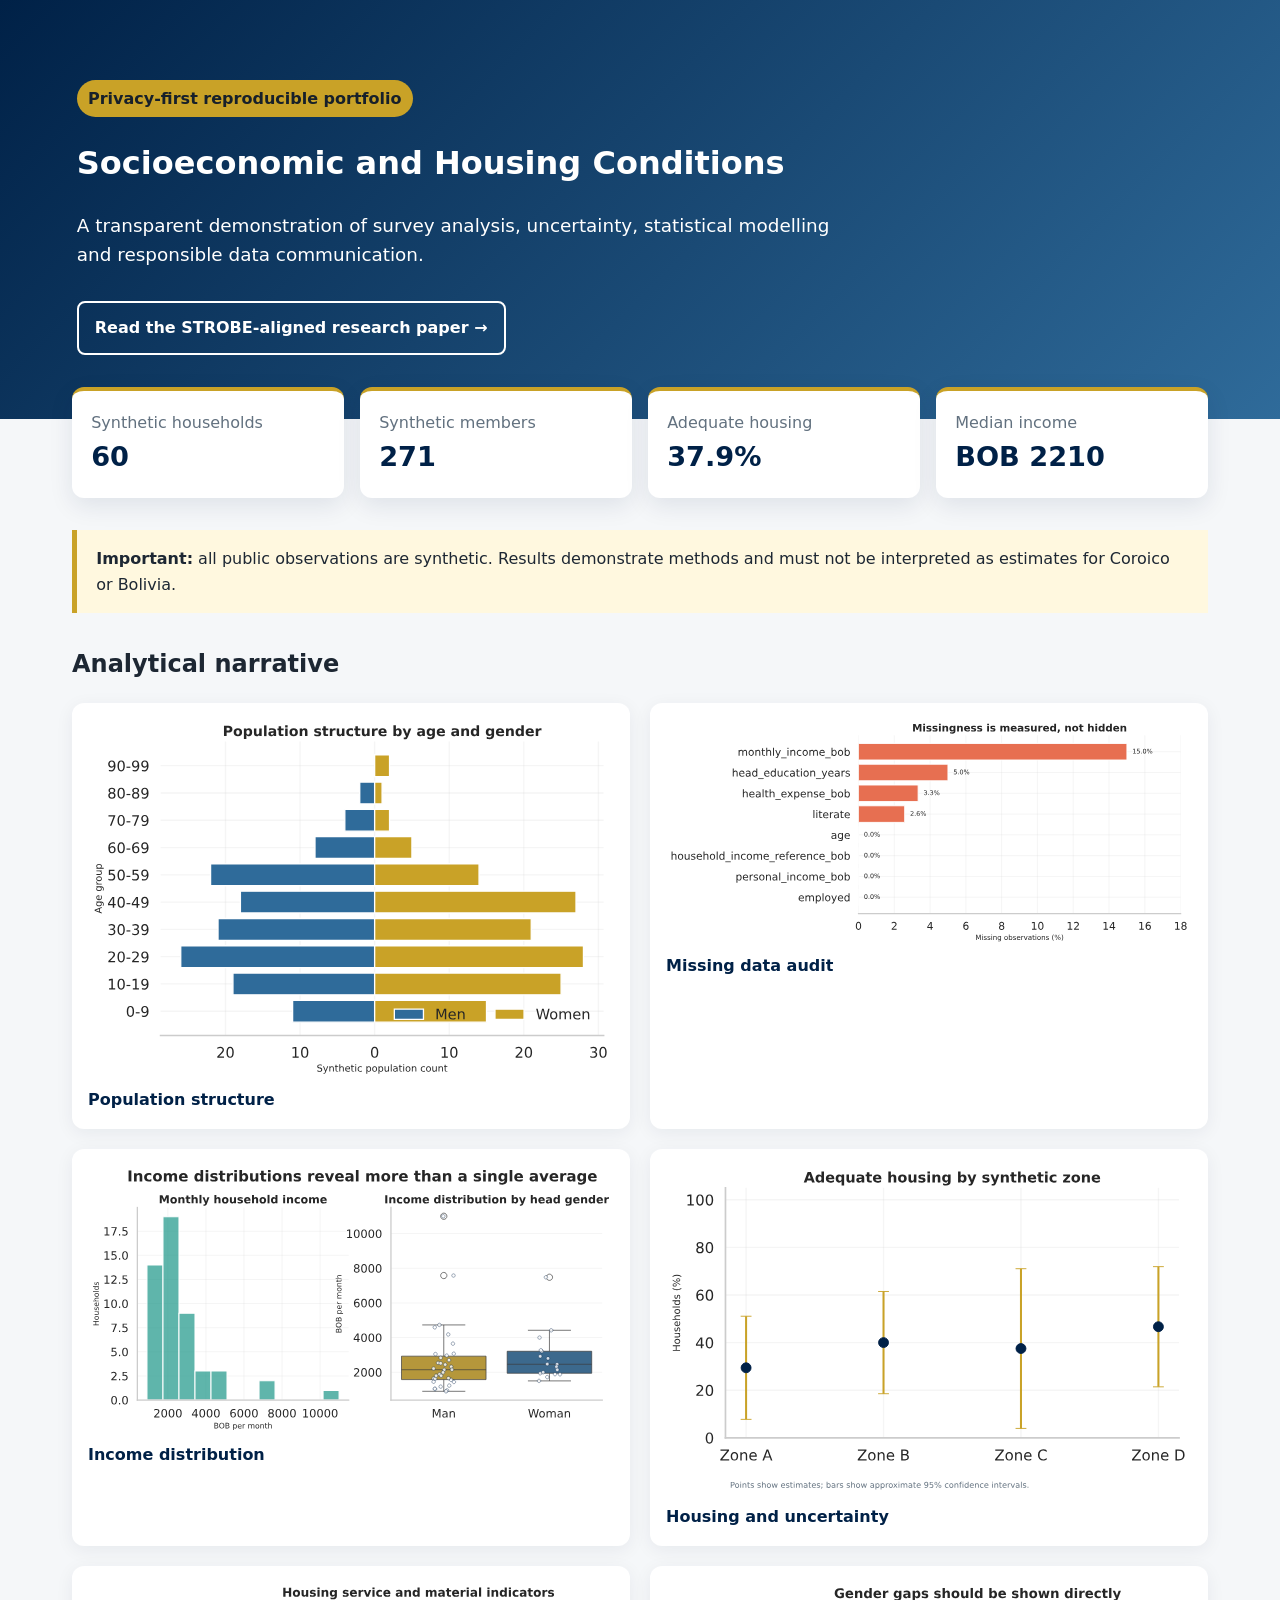
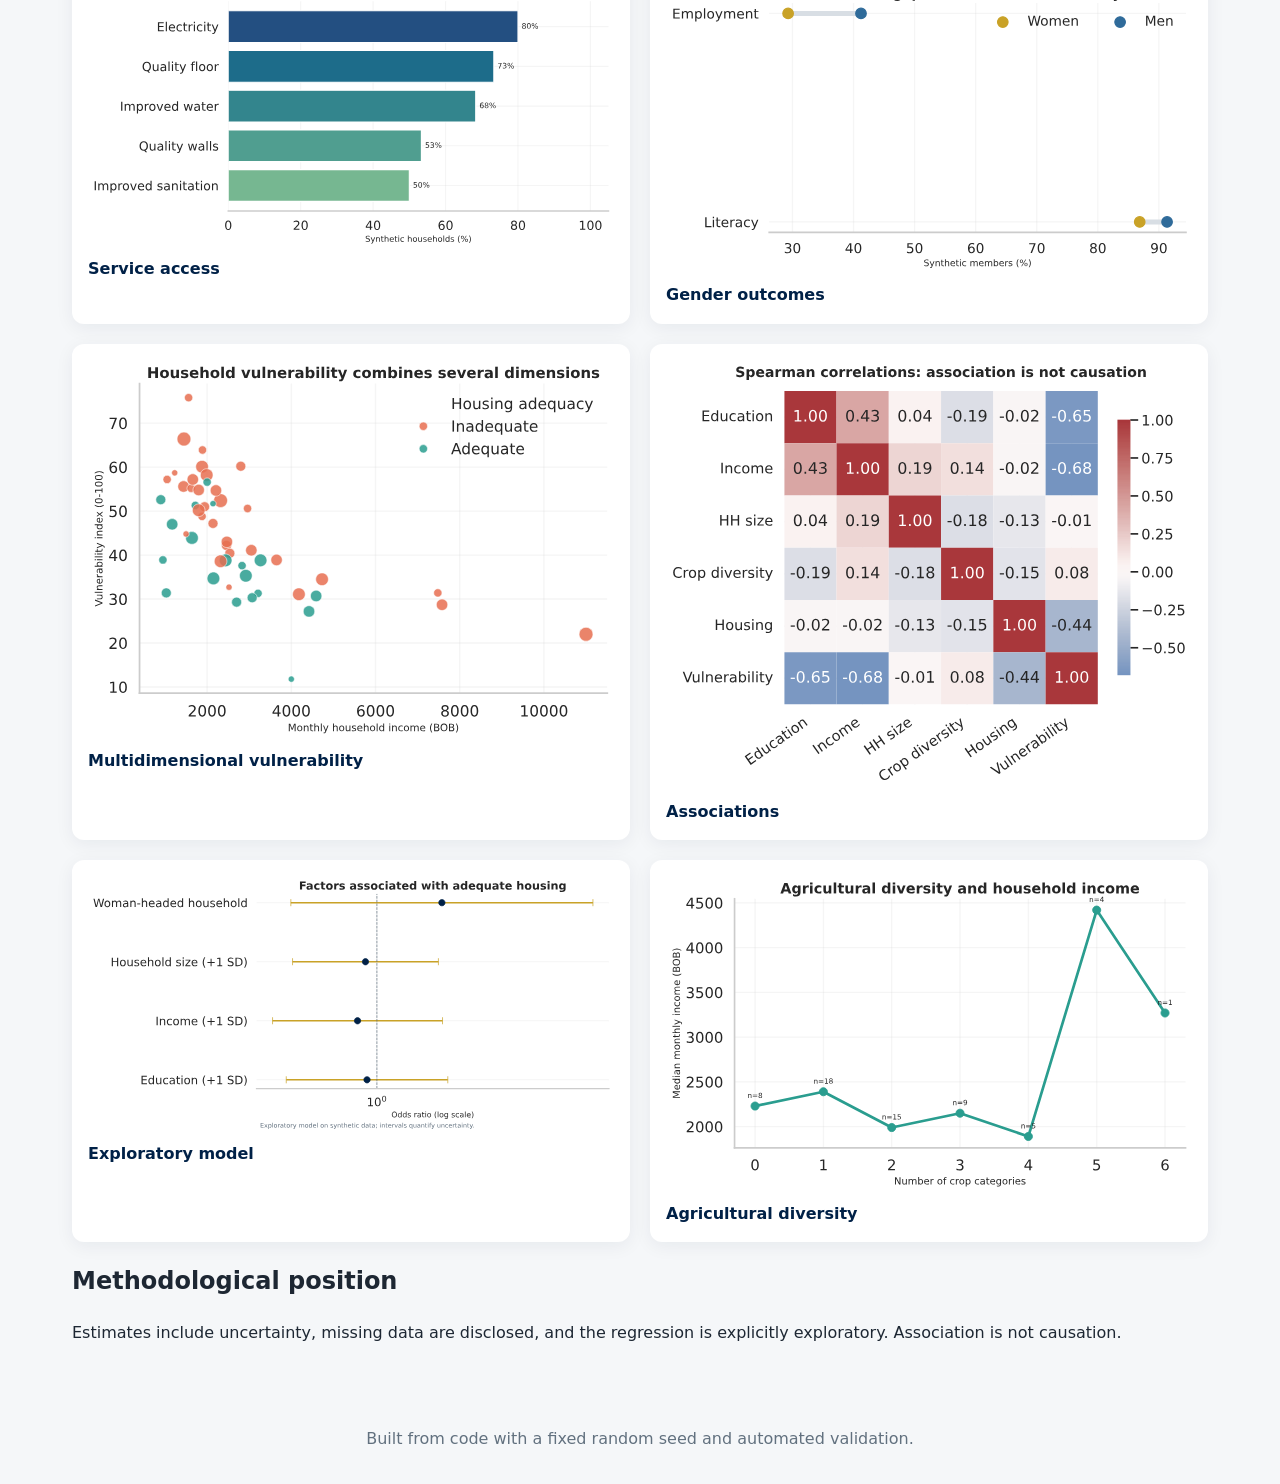
==== docs/index.html @ 82497c30 "replace sensitive archive with reproducible portfolio" ====
<!doctype html>
<html lang="en"><head><meta charset="utf-8"><meta name="viewport" content="width=device-width,initial-scale=1">
<title>Rural Bolivia Household Survey Portfolio</title>
<style>
:root{--navy:#002147;--blue:#2f6b9a;--gold:#c9a227;--ink:#1d2733;--paper:#f5f7f9}
*{box-sizing:border-box} body{margin:0;font:16px/1.6 system-ui,sans-serif;color:var(--ink);background:var(--paper)}
header{background:linear-gradient(135deg,var(--navy),var(--blue));color:white;padding:5rem max(6vw,2rem) 4rem}
header p{max-width:760px;font-size:1.15rem} .badge{display:inline-block;background:var(--gold);color:#17202a;padding:.35rem .7rem;border-radius:999px;font-weight:700}
.paper-link{display:inline-block;margin-top:.8rem;padding:.75rem 1rem;border:2px solid white;border-radius:8px;color:white;text-decoration:none;font-weight:700}
main{max-width:1200px;margin:auto;padding:2rem} .cards{display:grid;grid-template-columns:repeat(auto-fit,minmax(190px,1fr));gap:1rem;margin-top:-4rem}
.card{background:white;padding:1.2rem;border-radius:12px;box-shadow:0 8px 24px #00214718;border-top:4px solid var(--gold)}
.card span{display:block;color:#62717f} .card strong{font-size:1.7rem;color:var(--navy)}
.notice{margin:2rem 0;padding:1rem 1.2rem;background:#fff8df;border-left:5px solid var(--gold)}
.gallery{display:grid;grid-template-columns:repeat(auto-fit,minmax(420px,1fr));gap:1.25rem}
figure{margin:0;background:white;padding:1rem;border-radius:12px;box-shadow:0 4px 18px #00214710} img{width:100%;height:auto} figcaption{font-weight:700;color:var(--navy)}
footer{padding:2rem;text-align:center;color:#62717f} @media(max-width:600px){.gallery{grid-template-columns:1fr} header{padding-top:3rem}}
</style></head><body>
<header><span class="badge">Privacy-first reproducible portfolio</span><h1>Socioeconomic and Housing Conditions</h1>
<p>A transparent demonstration of survey analysis, uncertainty, statistical modelling and responsible data communication.</p>
<a class="paper-link" href="research-paper.html">Read the STROBE-aligned research paper →</a></header>
<main><section class="cards"><article class="card"><span>Synthetic households</span><strong>60</strong></article><article class="card"><span>Synthetic members</span><strong>271</strong></article><article class="card"><span>Adequate housing</span><strong>37.9%</strong></article><article class="card"><span>Median income</span><strong>BOB 2210</strong></article></section>
<aside class="notice"><strong>Important:</strong> all public observations are synthetic. Results demonstrate methods and must not be interpreted as estimates for Coroico or Bolivia.</aside>
<h2>Analytical narrative</h2><section class="gallery"><figure><img src="figures/01_population_pyramid.svg" alt="Population structure"><figcaption>Population structure</figcaption></figure><figure><img src="figures/02_missingness.svg" alt="Missing data audit"><figcaption>Missing data audit</figcaption></figure><figure><img src="figures/03_income_distribution.svg" alt="Income distribution"><figcaption>Income distribution</figcaption></figure><figure><img src="figures/04_housing_by_zone.svg" alt="Housing and uncertainty"><figcaption>Housing and uncertainty</figcaption></figure><figure><img src="figures/05_service_access.svg" alt="Service access"><figcaption>Service access</figcaption></figure><figure><img src="figures/06_gender_outcomes.svg" alt="Gender outcomes"><figcaption>Gender outcomes</figcaption></figure><figure><img src="figures/07_vulnerability_income.svg" alt="Multidimensional vulnerability"><figcaption>Multidimensional vulnerability</figcaption></figure><figure><img src="figures/08_correlation_heatmap.svg" alt="Associations"><figcaption>Associations</figcaption></figure><figure><img src="figures/09_model_coefficients.svg" alt="Exploratory model"><figcaption>Exploratory model</figcaption></figure><figure><img src="figures/10_agriculture_diversity.svg" alt="Agricultural diversity"><figcaption>Agricultural diversity</figcaption></figure></section>
<h2>Methodological position</h2><p>Estimates include uncertainty, missing data are disclosed, and the regression is explicitly exploratory. Association is not causation.</p></main>
<footer>Built from code with a fixed random seed and automated validation.</footer></body></html>
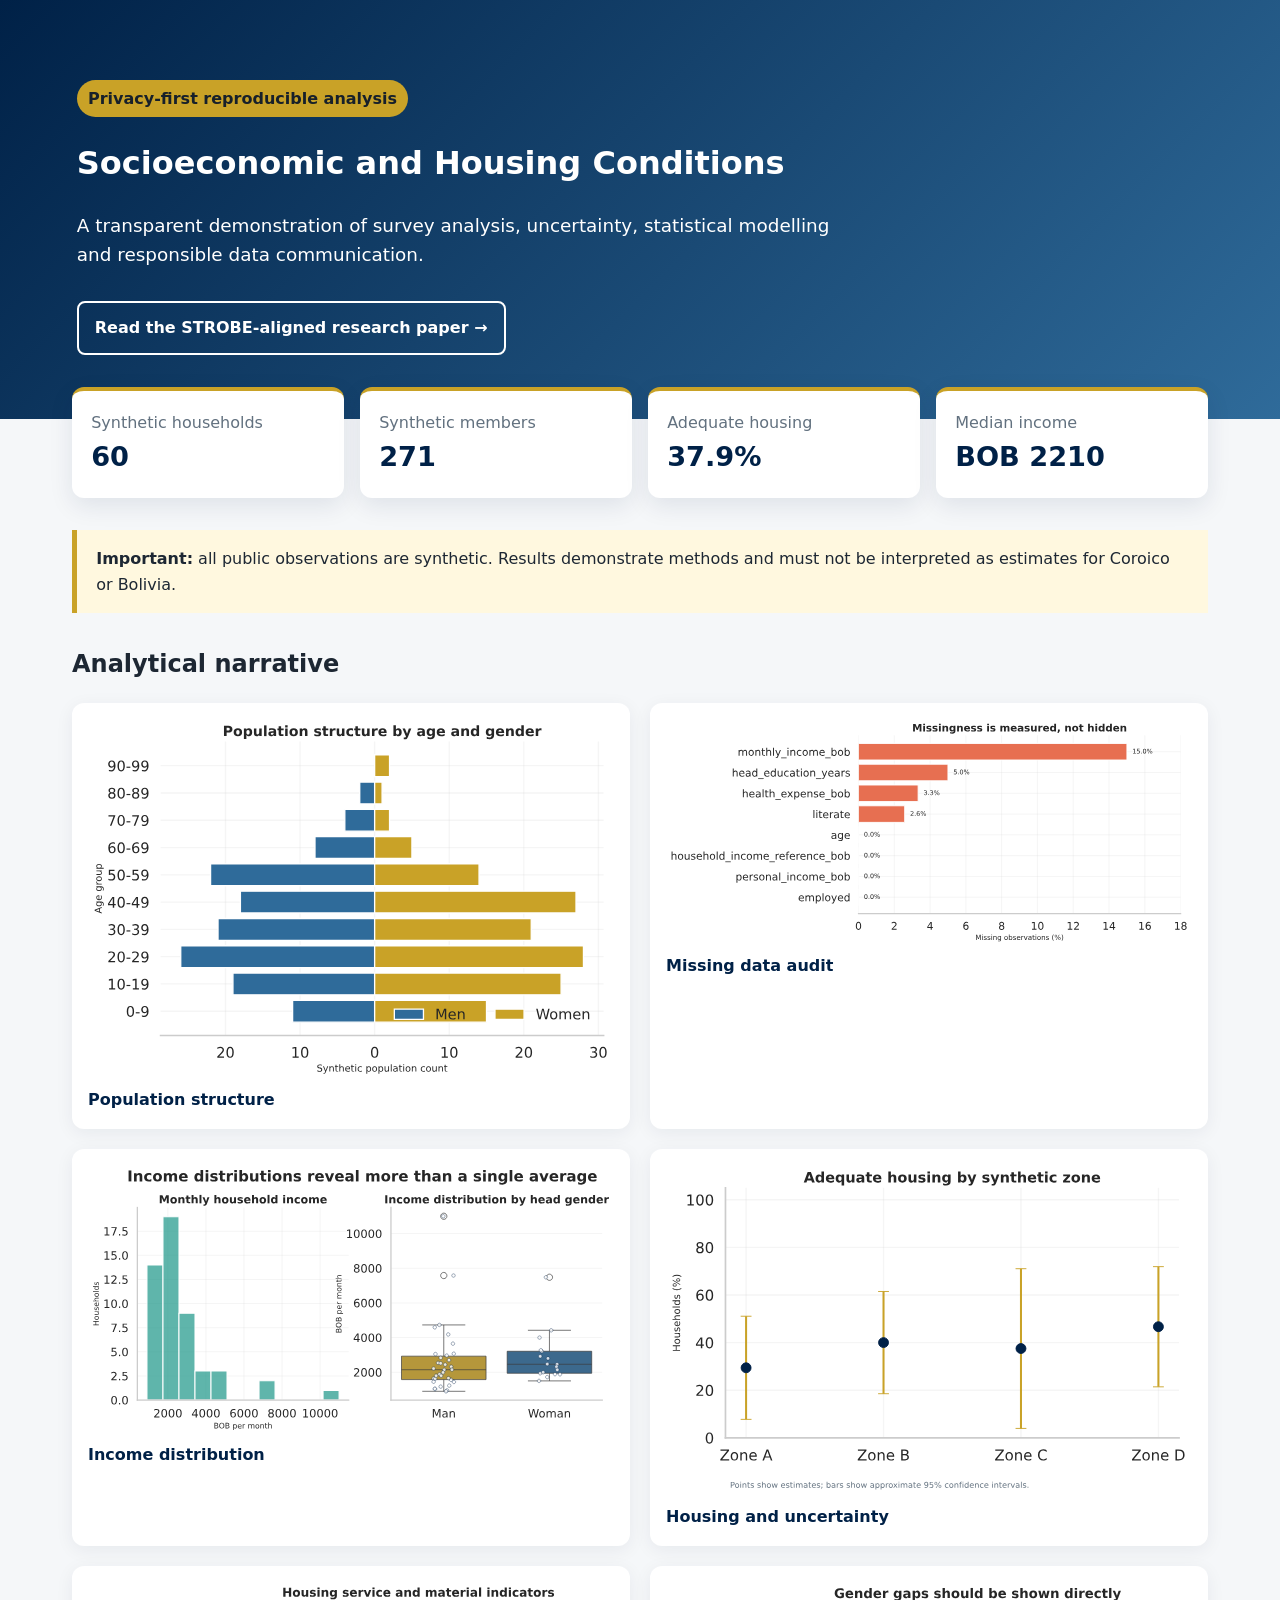
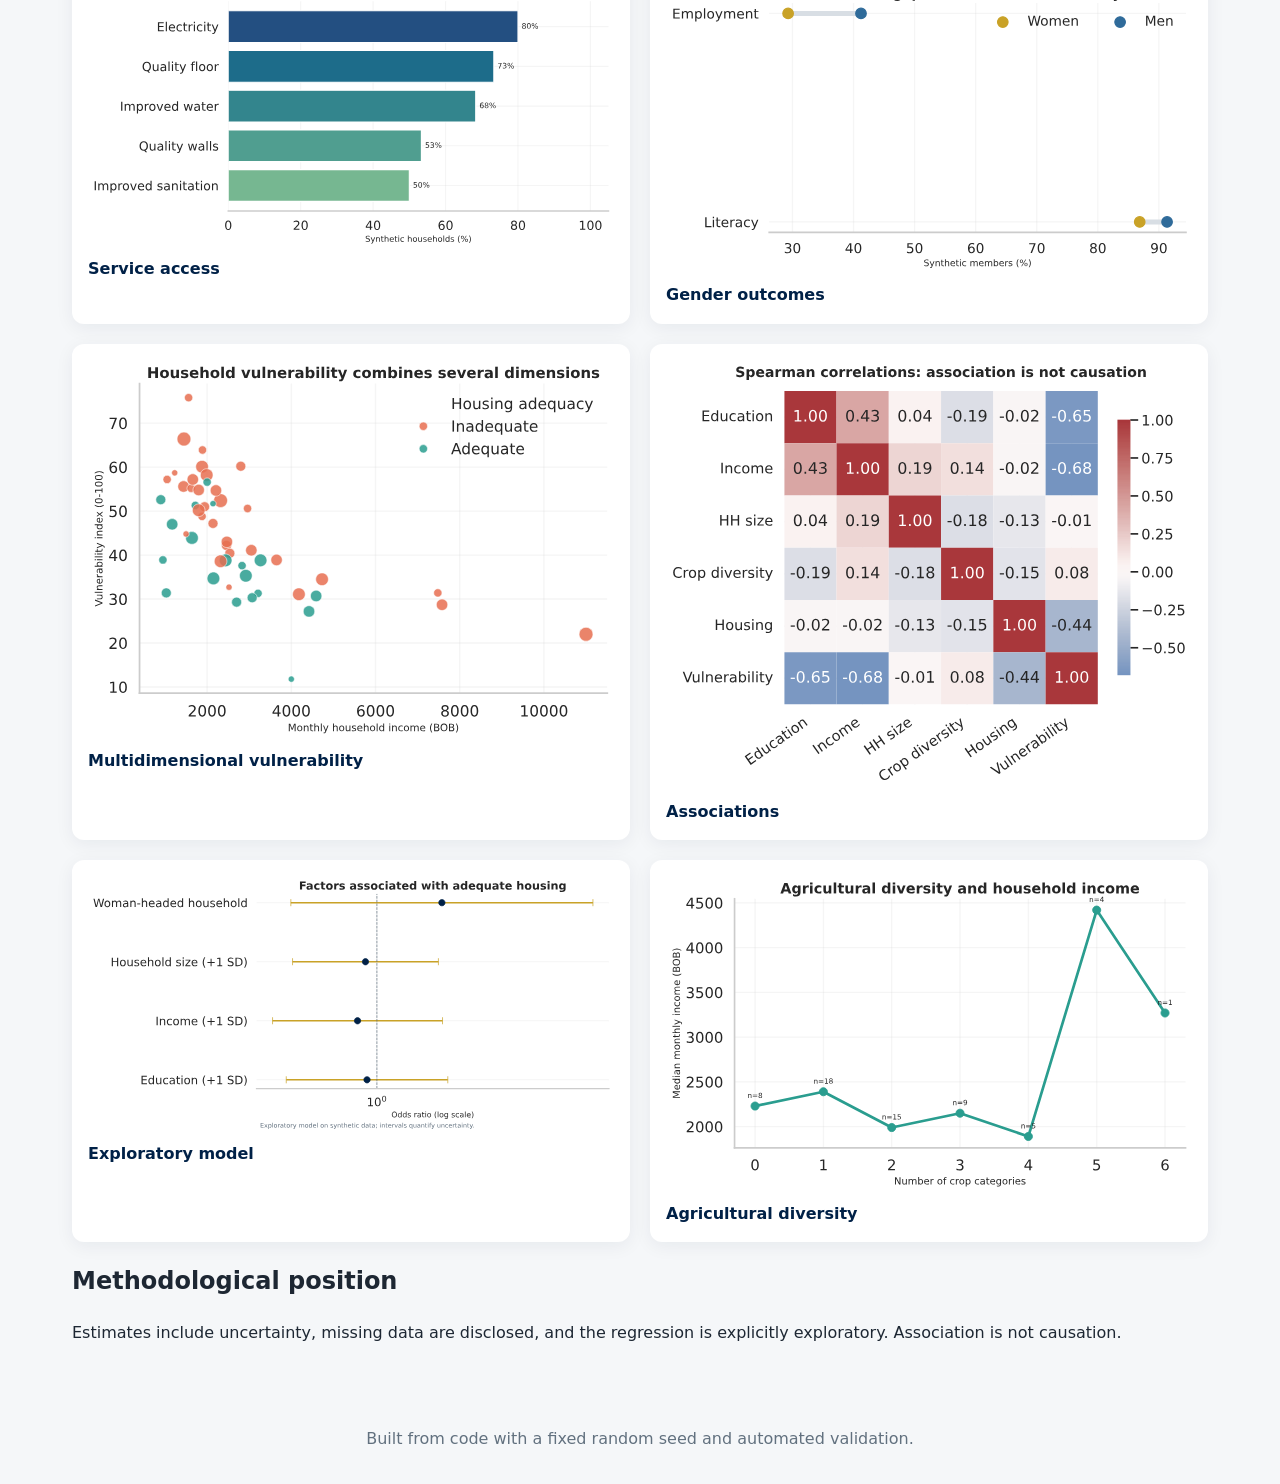
==== commit 3397d13d: "focus public narrative on the research project" ====
--- a/docs/index.html
+++ b/docs/index.html
@@ -1,6 +1,6 @@
 <!doctype html>
 <html lang="en"><head><meta charset="utf-8"><meta name="viewport" content="width=device-width,initial-scale=1">
-<title>Rural Bolivia Household Survey Portfolio</title>
+<title>Rural Bolivia Household Survey Analysis</title>
 <style>
 :root{--navy:#002147;--blue:#2f6b9a;--gold:#c9a227;--ink:#1d2733;--paper:#f5f7f9}
 *{box-sizing:border-box} body{margin:0;font:16px/1.6 system-ui,sans-serif;color:var(--ink);background:var(--paper)}
@@ -15,7 +15,7 @@
 figure{margin:0;background:white;padding:1rem;border-radius:12px;box-shadow:0 4px 18px #00214710} img{width:100%;height:auto} figcaption{font-weight:700;color:var(--navy)}
 footer{padding:2rem;text-align:center;color:#62717f} @media(max-width:600px){.gallery{grid-template-columns:1fr} header{padding-top:3rem}}
 </style></head><body>
-<header><span class="badge">Privacy-first reproducible portfolio</span><h1>Socioeconomic and Housing Conditions</h1>
+<header><span class="badge">Privacy-first reproducible analysis</span><h1>Socioeconomic and Housing Conditions</h1>
 <p>A transparent demonstration of survey analysis, uncertainty, statistical modelling and responsible data communication.</p>
 <a class="paper-link" href="research-paper.html">Read the STROBE-aligned research paper →</a></header>
 <main><section class="cards"><article class="card"><span>Synthetic households</span><strong>60</strong></article><article class="card"><span>Synthetic members</span><strong>271</strong></article><article class="card"><span>Adequate housing</span><strong>37.9%</strong></article><article class="card"><span>Median income</span><strong>BOB 2210</strong></article></section>
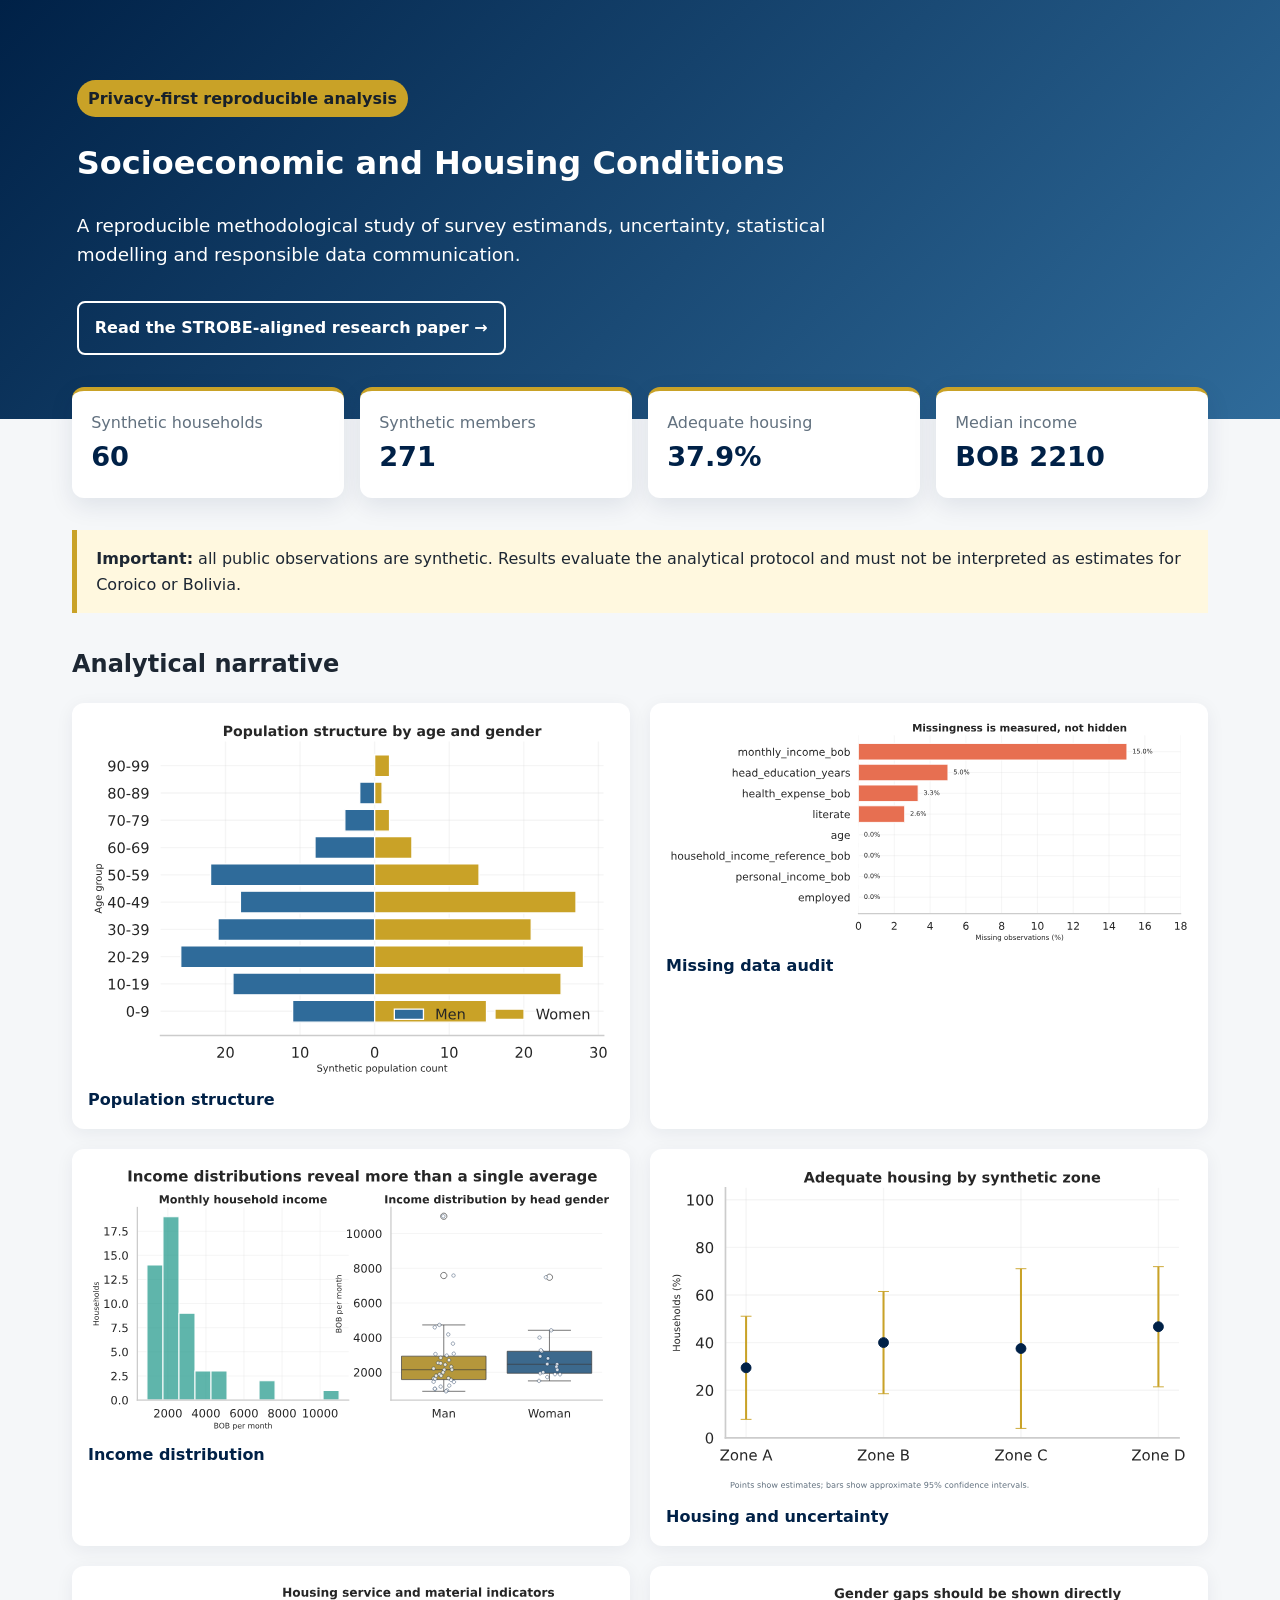
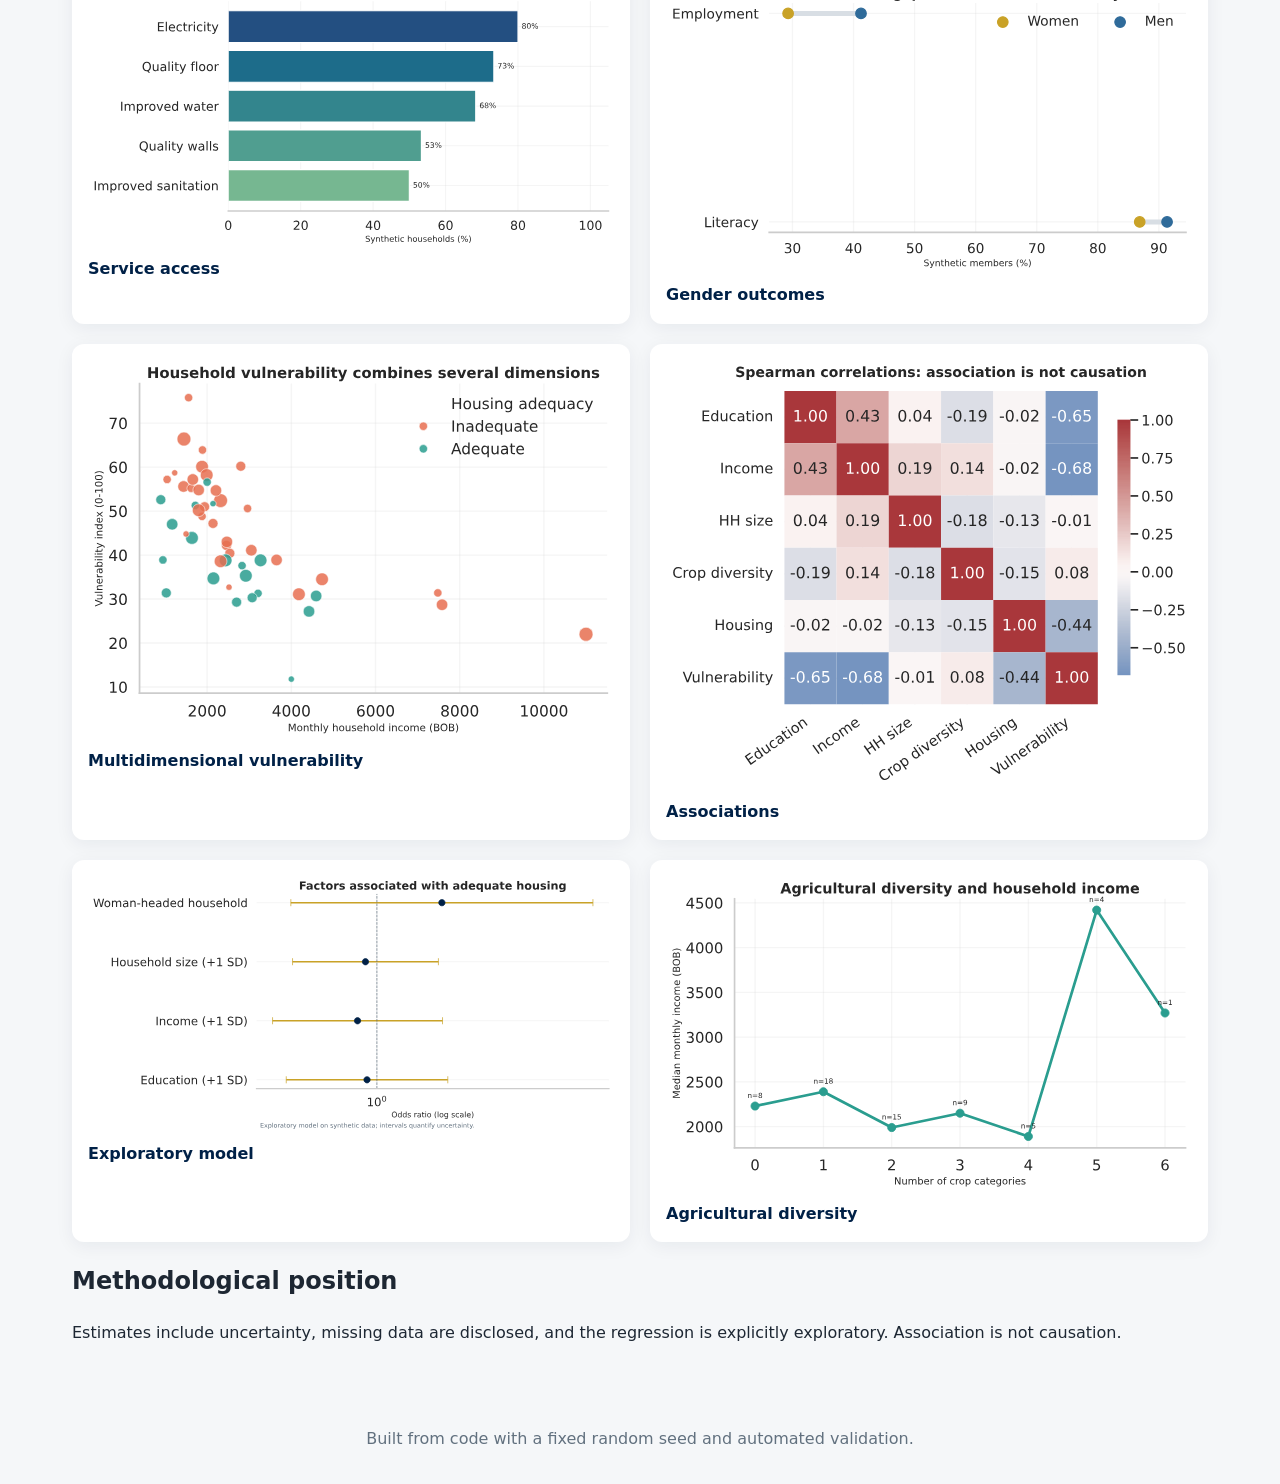
==== commit bcf7b587: "strengthen scientific editorial standards" ====
--- a/docs/index.html
+++ b/docs/index.html
@@ -16,10 +16,10 @@
 footer{padding:2rem;text-align:center;color:#62717f} @media(max-width:600px){.gallery{grid-template-columns:1fr} header{padding-top:3rem}}
 </style></head><body>
 <header><span class="badge">Privacy-first reproducible analysis</span><h1>Socioeconomic and Housing Conditions</h1>
-<p>A transparent demonstration of survey analysis, uncertainty, statistical modelling and responsible data communication.</p>
+<p>A reproducible methodological study of survey estimands, uncertainty, statistical modelling and responsible data communication.</p>
 <a class="paper-link" href="research-paper.html">Read the STROBE-aligned research paper →</a></header>
 <main><section class="cards"><article class="card"><span>Synthetic households</span><strong>60</strong></article><article class="card"><span>Synthetic members</span><strong>271</strong></article><article class="card"><span>Adequate housing</span><strong>37.9%</strong></article><article class="card"><span>Median income</span><strong>BOB 2210</strong></article></section>
-<aside class="notice"><strong>Important:</strong> all public observations are synthetic. Results demonstrate methods and must not be interpreted as estimates for Coroico or Bolivia.</aside>
+<aside class="notice"><strong>Important:</strong> all public observations are synthetic. Results evaluate the analytical protocol and must not be interpreted as estimates for Coroico or Bolivia.</aside>
 <h2>Analytical narrative</h2><section class="gallery"><figure><img src="figures/01_population_pyramid.svg" alt="Population structure"><figcaption>Population structure</figcaption></figure><figure><img src="figures/02_missingness.svg" alt="Missing data audit"><figcaption>Missing data audit</figcaption></figure><figure><img src="figures/03_income_distribution.svg" alt="Income distribution"><figcaption>Income distribution</figcaption></figure><figure><img src="figures/04_housing_by_zone.svg" alt="Housing and uncertainty"><figcaption>Housing and uncertainty</figcaption></figure><figure><img src="figures/05_service_access.svg" alt="Service access"><figcaption>Service access</figcaption></figure><figure><img src="figures/06_gender_outcomes.svg" alt="Gender outcomes"><figcaption>Gender outcomes</figcaption></figure><figure><img src="figures/07_vulnerability_income.svg" alt="Multidimensional vulnerability"><figcaption>Multidimensional vulnerability</figcaption></figure><figure><img src="figures/08_correlation_heatmap.svg" alt="Associations"><figcaption>Associations</figcaption></figure><figure><img src="figures/09_model_coefficients.svg" alt="Exploratory model"><figcaption>Exploratory model</figcaption></figure><figure><img src="figures/10_agriculture_diversity.svg" alt="Agricultural diversity"><figcaption>Agricultural diversity</figcaption></figure></section>
 <h2>Methodological position</h2><p>Estimates include uncertainty, missing data are disclosed, and the regression is explicitly exploratory. Association is not causation.</p></main>
 <footer>Built from code with a fixed random seed and automated validation.</footer></body></html>
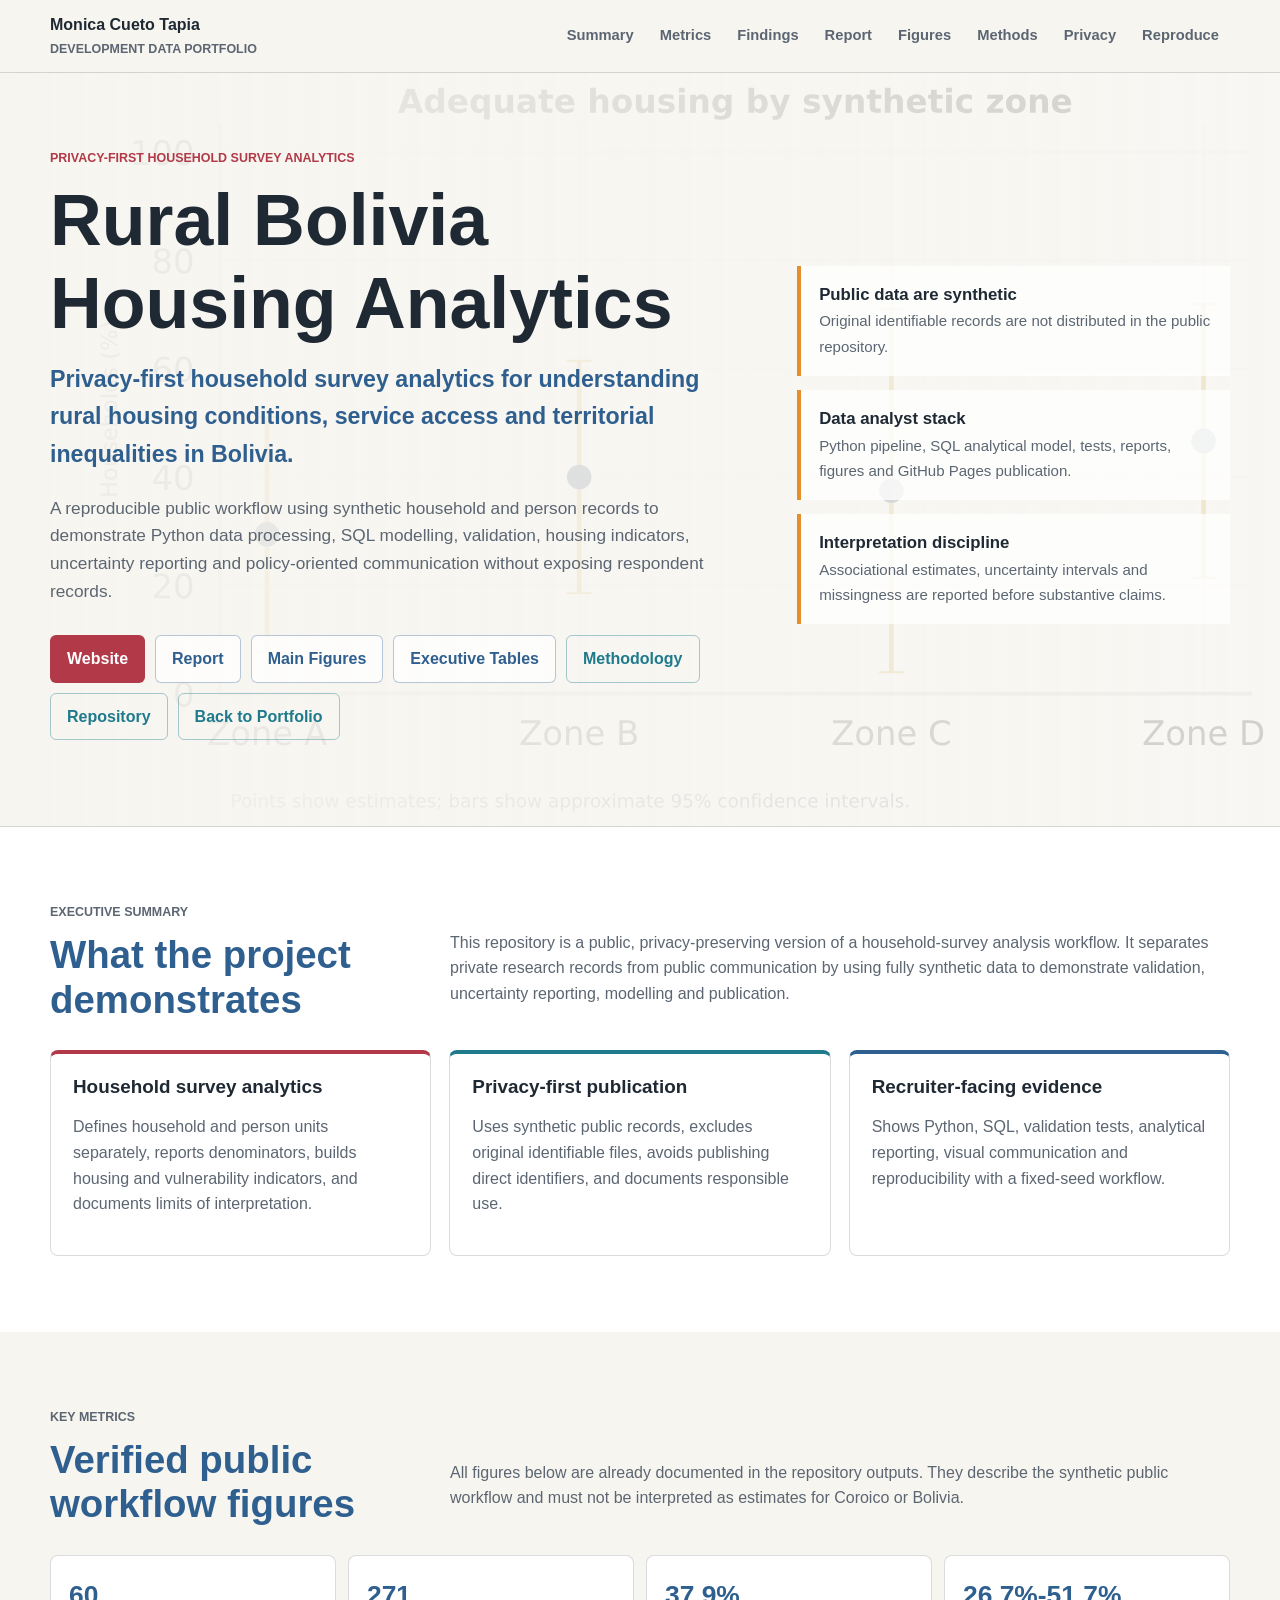
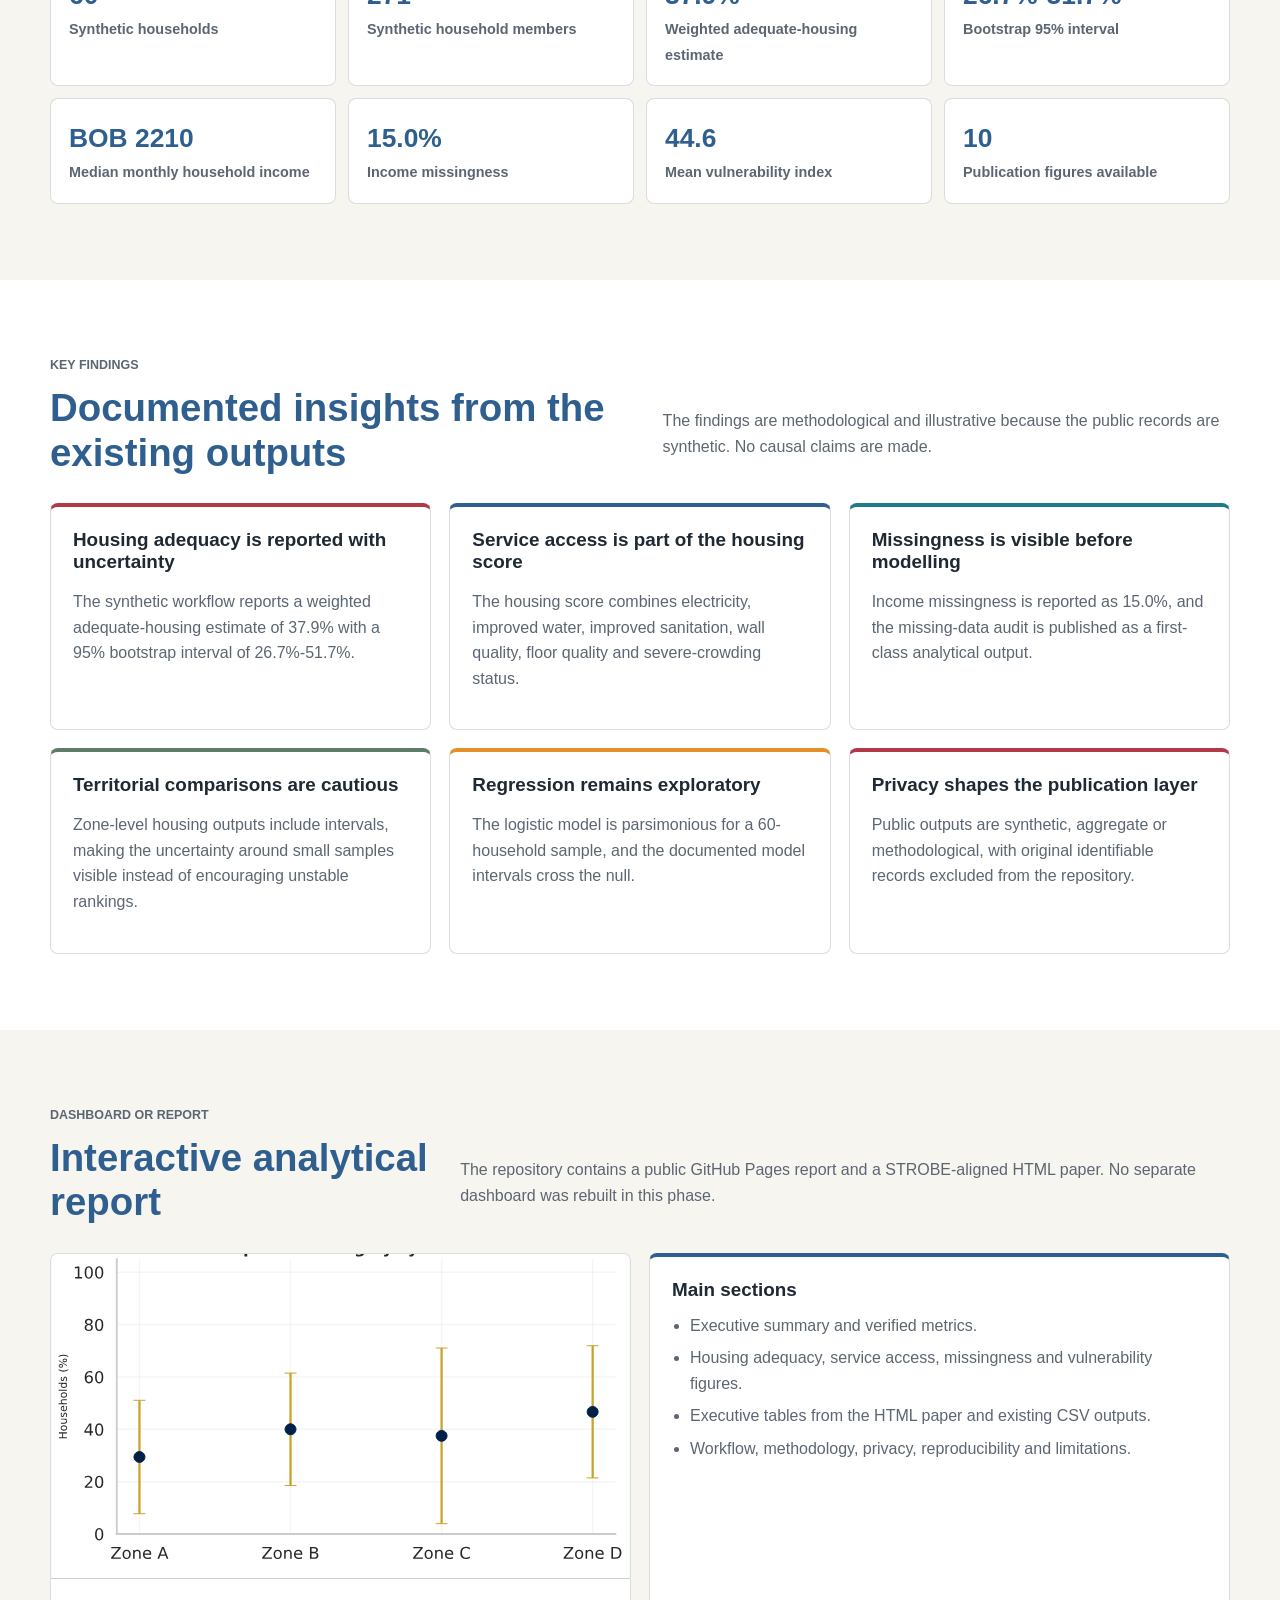
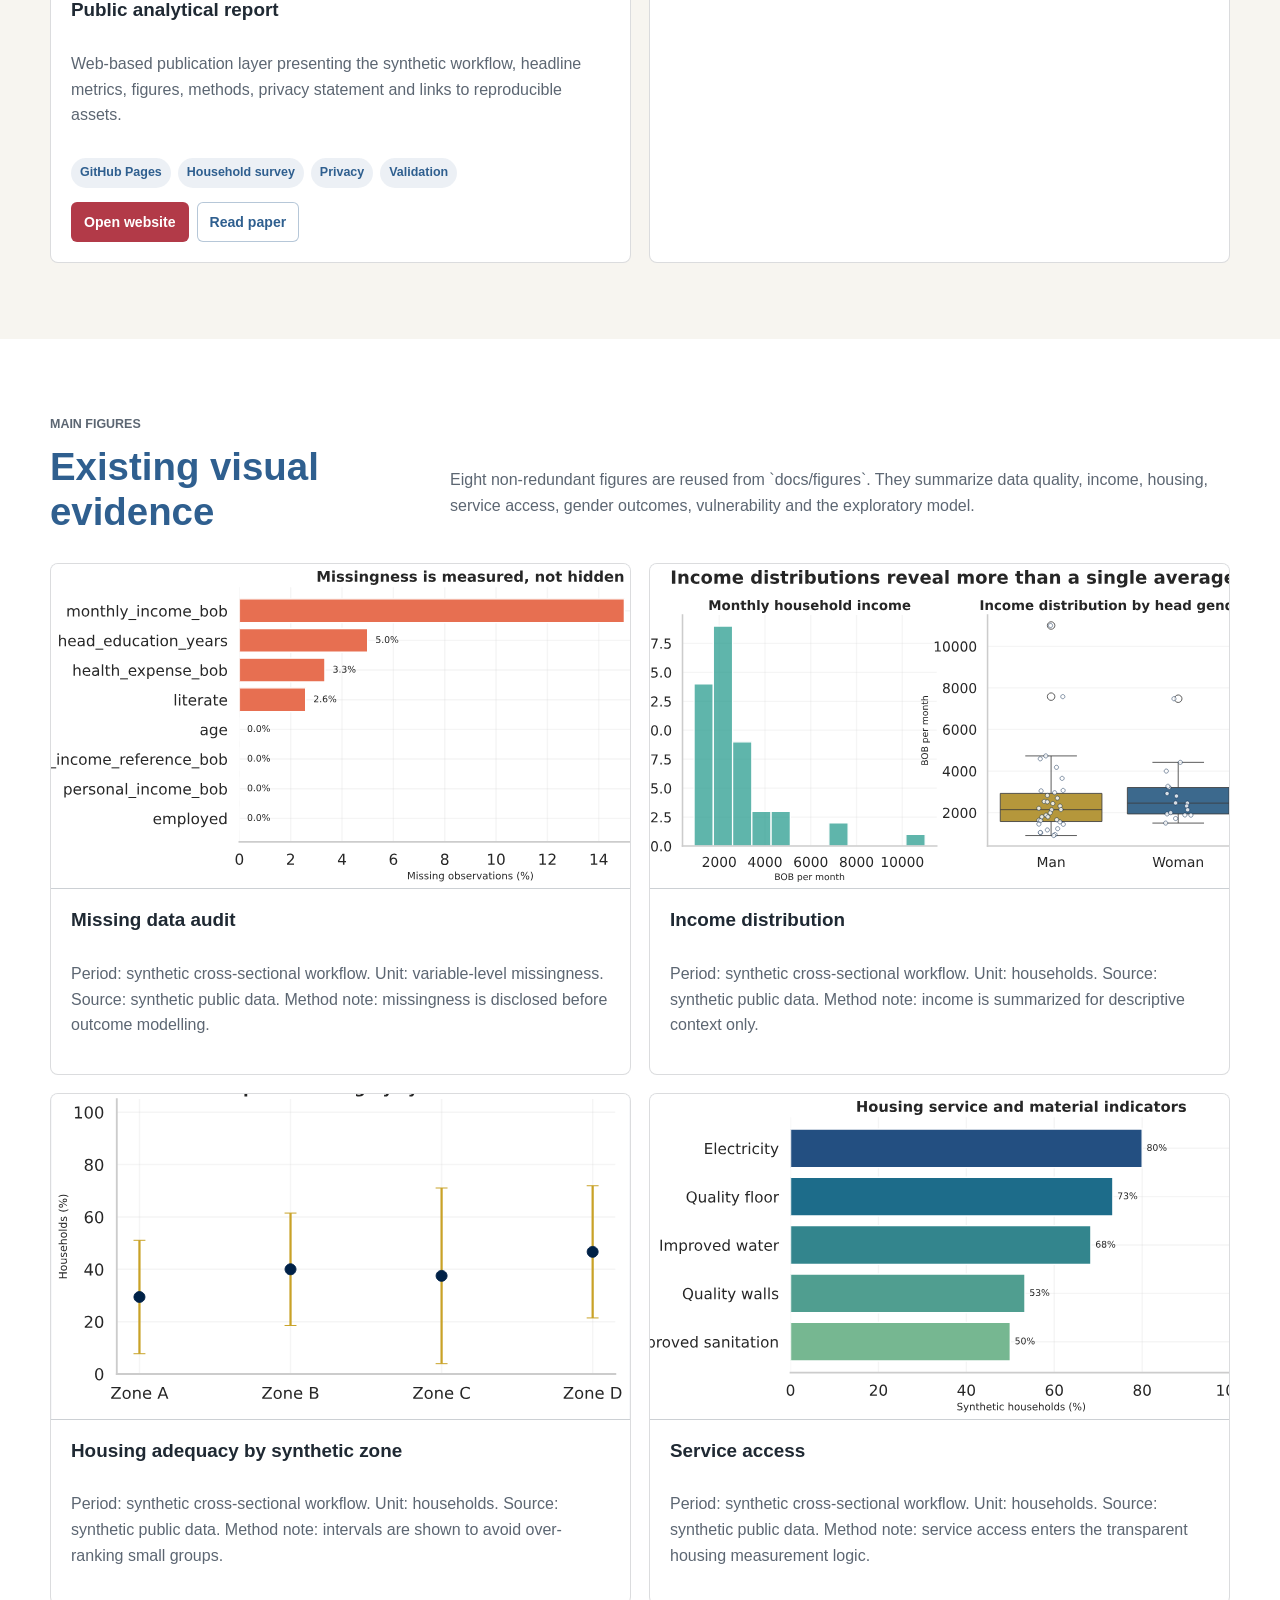
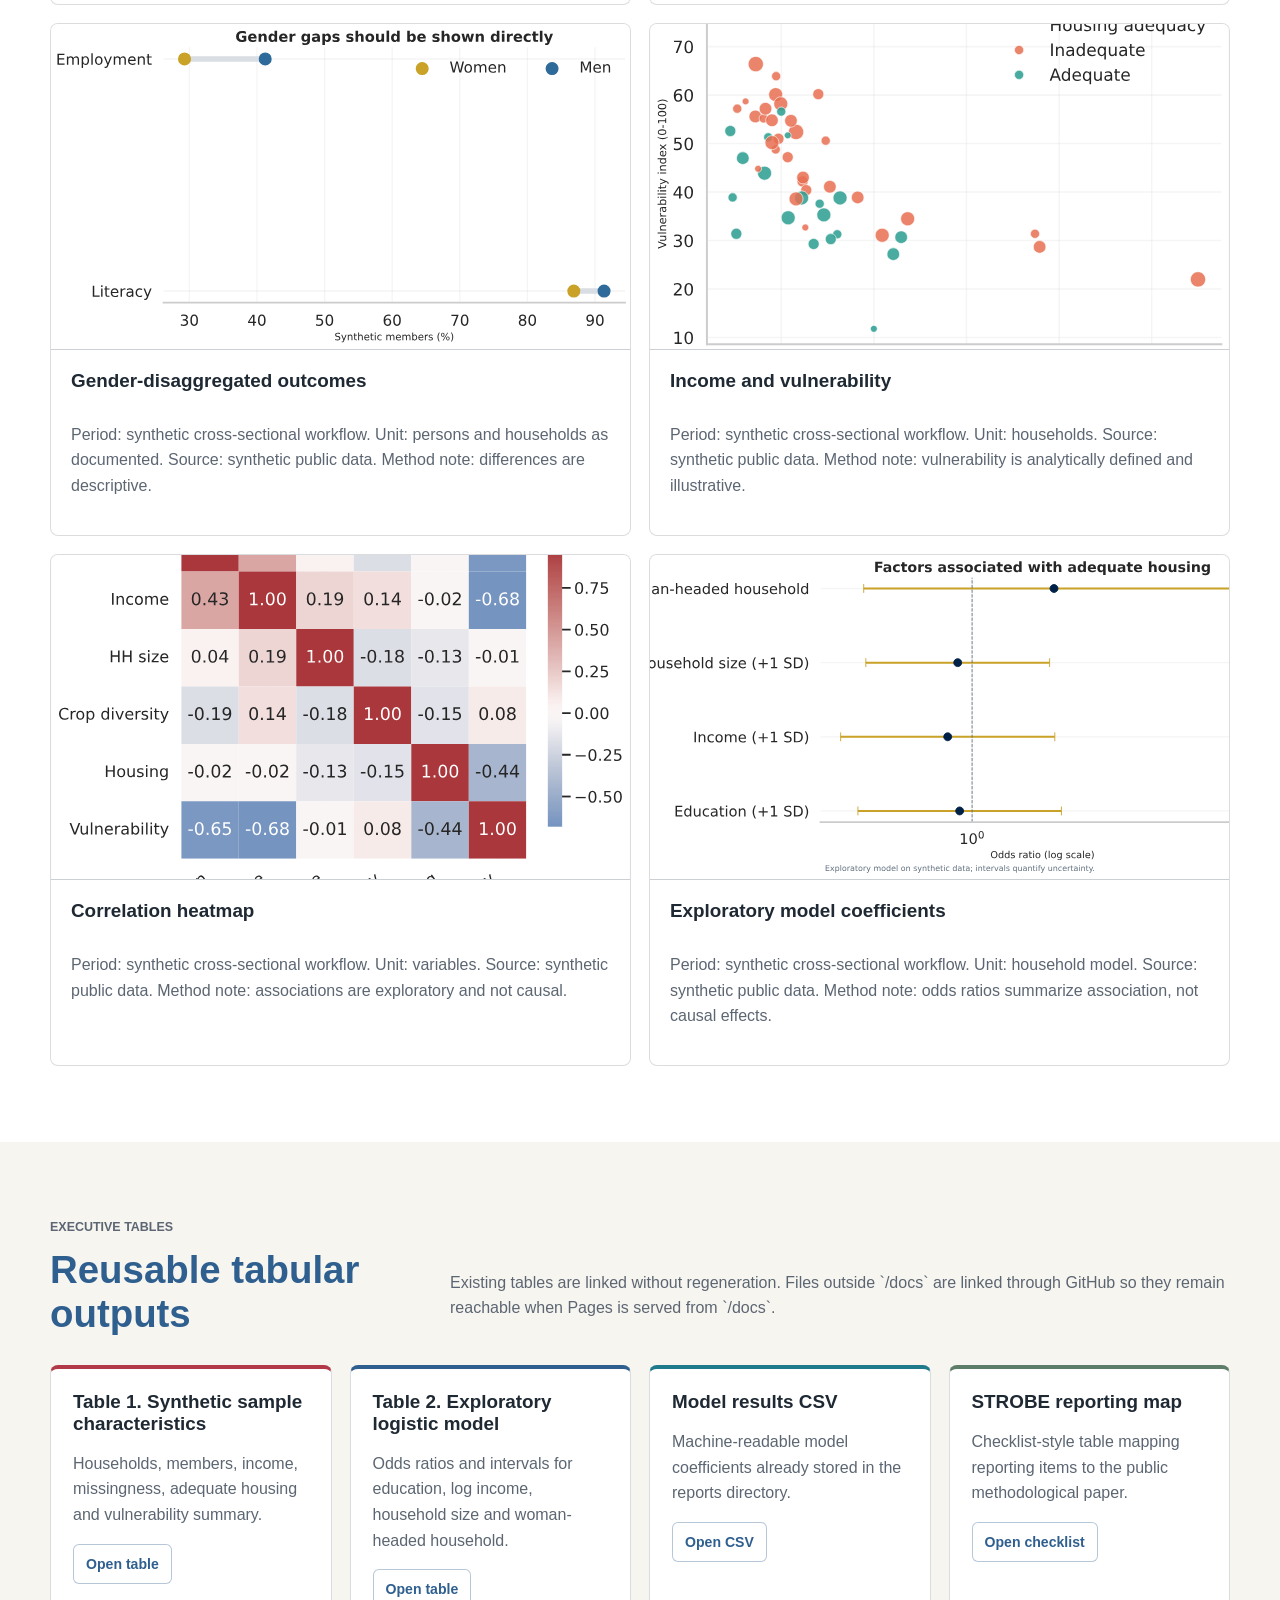
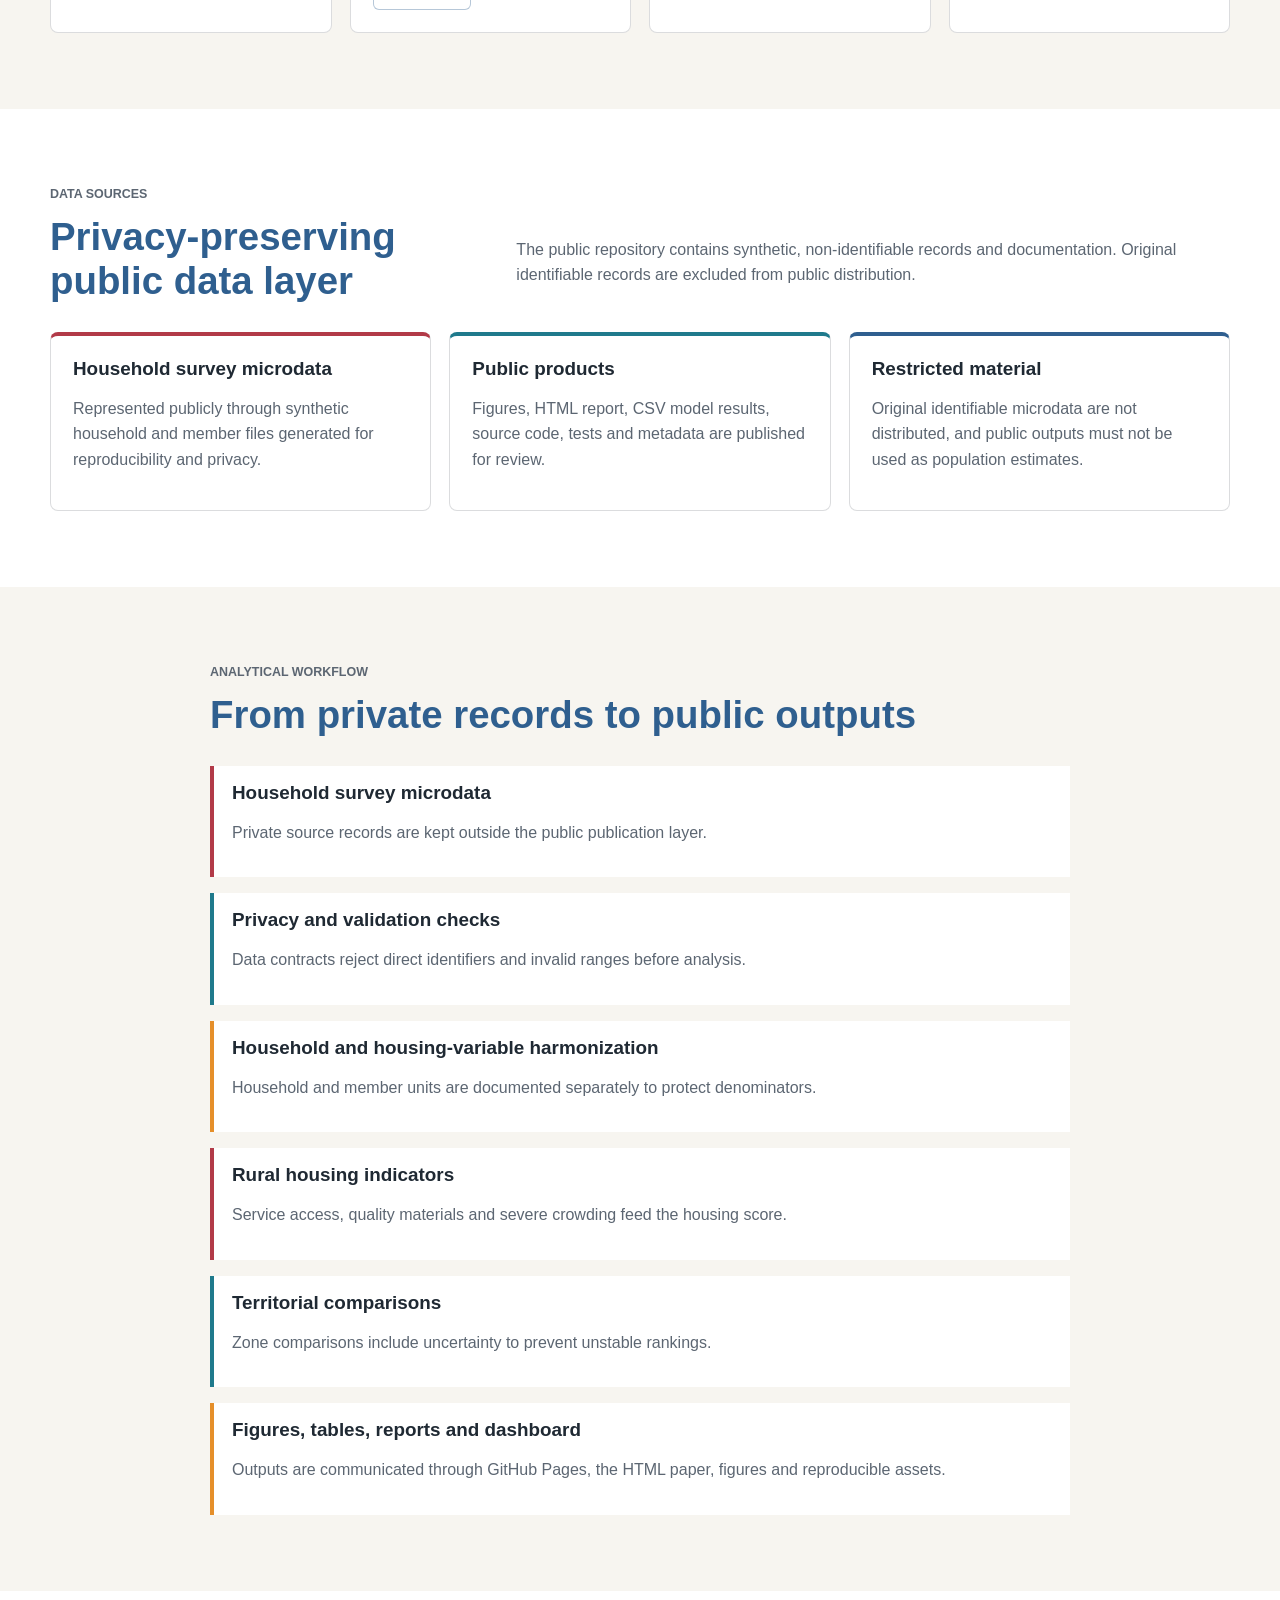
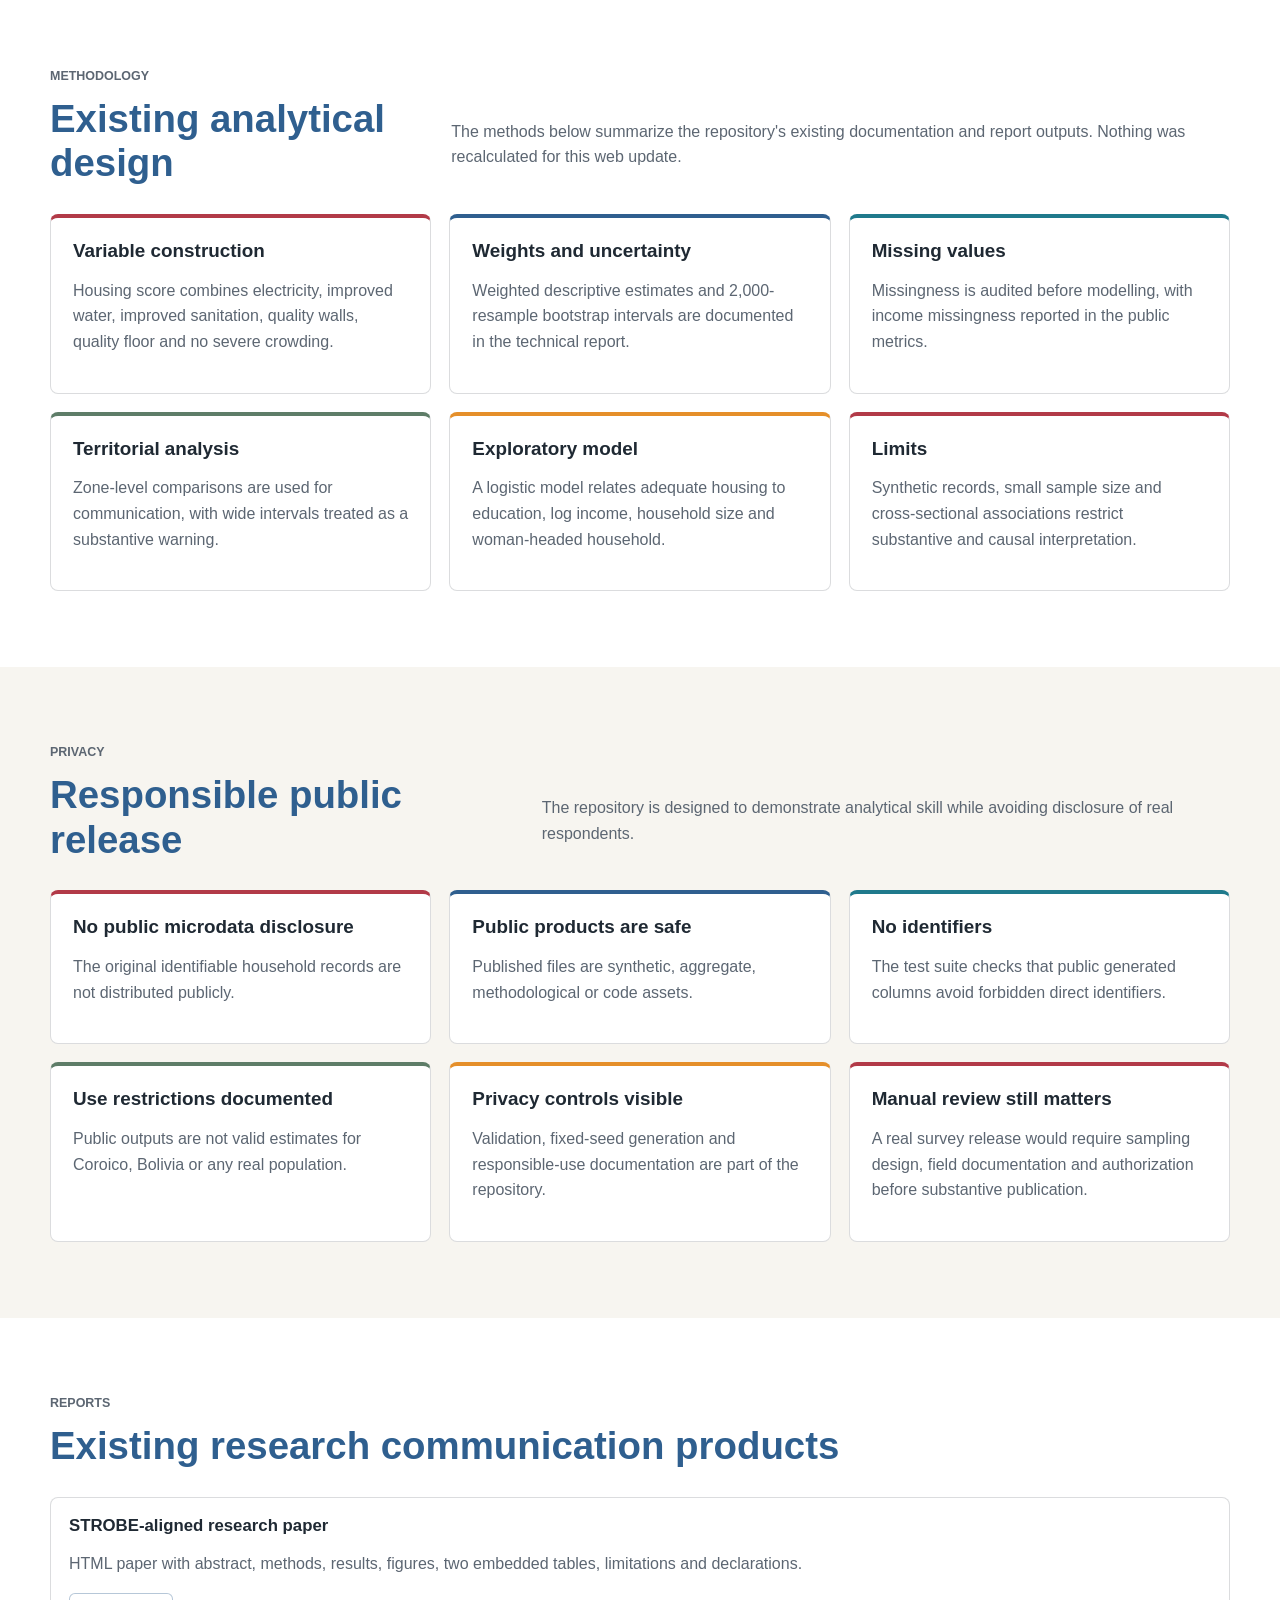
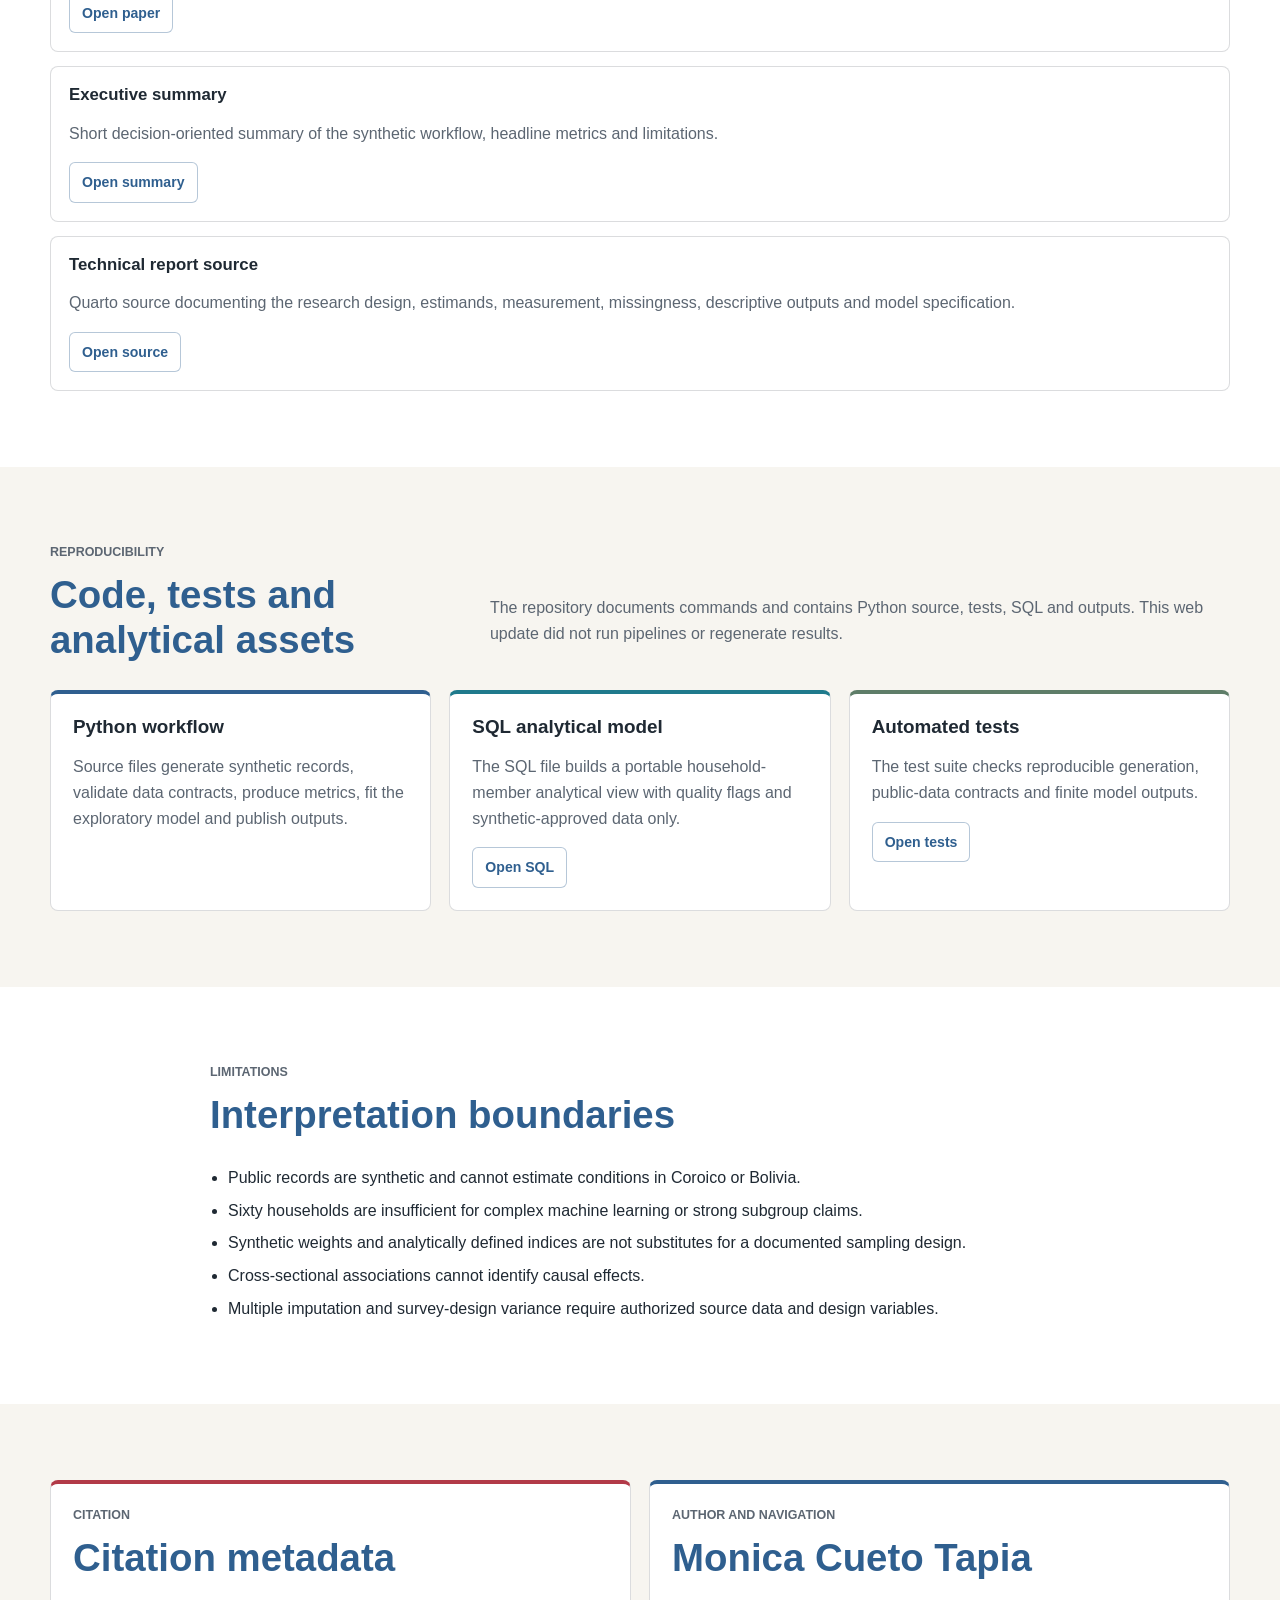
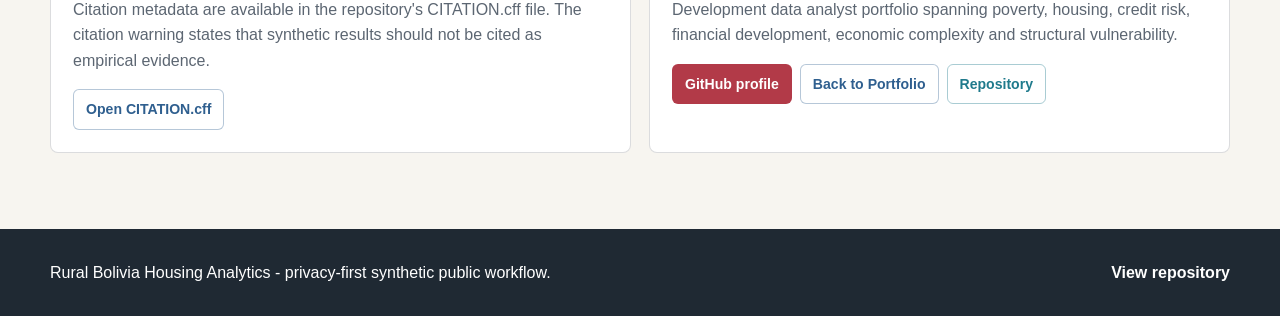
==== commit 9b4518ea: "Apply reusable portfolio website to rural housing analytics" ====
--- a/docs/index.html
+++ b/docs/index.html
@@ -1,25 +1,357 @@
 <!doctype html>
-<html lang="en"><head><meta charset="utf-8"><meta name="viewport" content="width=device-width,initial-scale=1">
-<title>Rural Bolivia Household Survey Analysis</title>
-<style>
-:root{--navy:#002147;--blue:#2f6b9a;--gold:#c9a227;--ink:#1d2733;--paper:#f5f7f9}
-*{box-sizing:border-box} body{margin:0;font:16px/1.6 system-ui,sans-serif;color:var(--ink);background:var(--paper)}
-header{background:linear-gradient(135deg,var(--navy),var(--blue));color:white;padding:5rem max(6vw,2rem) 4rem}
-header p{max-width:760px;font-size:1.15rem} .badge{display:inline-block;background:var(--gold);color:#17202a;padding:.35rem .7rem;border-radius:999px;font-weight:700}
-.paper-link{display:inline-block;margin-top:.8rem;padding:.75rem 1rem;border:2px solid white;border-radius:8px;color:white;text-decoration:none;font-weight:700}
-main{max-width:1200px;margin:auto;padding:2rem} .cards{display:grid;grid-template-columns:repeat(auto-fit,minmax(190px,1fr));gap:1rem;margin-top:-4rem}
-.card{background:white;padding:1.2rem;border-radius:12px;box-shadow:0 8px 24px #00214718;border-top:4px solid var(--gold)}
-.card span{display:block;color:#62717f} .card strong{font-size:1.7rem;color:var(--navy)}
-.notice{margin:2rem 0;padding:1rem 1.2rem;background:#fff8df;border-left:5px solid var(--gold)}
-.gallery{display:grid;grid-template-columns:repeat(auto-fit,minmax(420px,1fr));gap:1.25rem}
-figure{margin:0;background:white;padding:1rem;border-radius:12px;box-shadow:0 4px 18px #00214710} img{width:100%;height:auto} figcaption{font-weight:700;color:var(--navy)}
-footer{padding:2rem;text-align:center;color:#62717f} @media(max-width:600px){.gallery{grid-template-columns:1fr} header{padding-top:3rem}}
-</style></head><body>
-<header><span class="badge">Privacy-first reproducible analysis</span><h1>Socioeconomic and Housing Conditions</h1>
-<p>A reproducible methodological study of survey estimands, uncertainty, statistical modelling and responsible data communication.</p>
-<a class="paper-link" href="research-paper.html">Read the STROBE-aligned research paper →</a></header>
-<main><section class="cards"><article class="card"><span>Synthetic households</span><strong>60</strong></article><article class="card"><span>Synthetic members</span><strong>271</strong></article><article class="card"><span>Adequate housing</span><strong>37.9%</strong></article><article class="card"><span>Median income</span><strong>BOB 2210</strong></article></section>
-<aside class="notice"><strong>Important:</strong> all public observations are synthetic. Results evaluate the analytical protocol and must not be interpreted as estimates for Coroico or Bolivia.</aside>
-<h2>Analytical narrative</h2><section class="gallery"><figure><img src="figures/01_population_pyramid.svg" alt="Population structure"><figcaption>Population structure</figcaption></figure><figure><img src="figures/02_missingness.svg" alt="Missing data audit"><figcaption>Missing data audit</figcaption></figure><figure><img src="figures/03_income_distribution.svg" alt="Income distribution"><figcaption>Income distribution</figcaption></figure><figure><img src="figures/04_housing_by_zone.svg" alt="Housing and uncertainty"><figcaption>Housing and uncertainty</figcaption></figure><figure><img src="figures/05_service_access.svg" alt="Service access"><figcaption>Service access</figcaption></figure><figure><img src="figures/06_gender_outcomes.svg" alt="Gender outcomes"><figcaption>Gender outcomes</figcaption></figure><figure><img src="figures/07_vulnerability_income.svg" alt="Multidimensional vulnerability"><figcaption>Multidimensional vulnerability</figcaption></figure><figure><img src="figures/08_correlation_heatmap.svg" alt="Associations"><figcaption>Associations</figcaption></figure><figure><img src="figures/09_model_coefficients.svg" alt="Exploratory model"><figcaption>Exploratory model</figcaption></figure><figure><img src="figures/10_agriculture_diversity.svg" alt="Agricultural diversity"><figcaption>Agricultural diversity</figcaption></figure></section>
-<h2>Methodological position</h2><p>Estimates include uncertainty, missing data are disclosed, and the regression is explicitly exploratory. Association is not causation.</p></main>
-<footer>Built from code with a fixed random seed and automated validation.</footer></body></html>+<html lang="en">
+<head>
+  <meta charset="utf-8">
+  <meta name="viewport" content="width=device-width, initial-scale=1">
+  <title>Rural Bolivia Housing Analytics</title>
+  <meta name="description" content="Privacy-first household survey analytics for rural housing conditions, service access and territorial inequalities in Bolivia.">
+  <link rel="stylesheet" href="assets/css/site.css">
+</head>
+<body>
+  <a class="skip-link" href="#main">Skip to content</a>
+
+  <header class="site-header" aria-label="Site header">
+    <div class="nav-wrap">
+      <a class="brand" href="https://github.com/MonicaCT" aria-label="Monica Cueto Tapia GitHub profile">
+        <strong>Monica Cueto Tapia</strong>
+        <span>Development Data Portfolio</span>
+      </a>
+      <button class="nav-toggle" type="button" aria-label="Open navigation" aria-expanded="false" aria-controls="main-navigation">
+        <span></span><span></span><span></span>
+      </button>
+      <nav class="main-nav" id="main-navigation" aria-label="Main navigation">
+        <a href="#summary">Summary</a>
+        <a href="#metrics">Metrics</a>
+        <a href="#findings">Findings</a>
+        <a href="#dashboard">Report</a>
+        <a href="#figures">Figures</a>
+        <a href="#methodology">Methods</a>
+        <a href="#privacy">Privacy</a>
+        <a href="#reproducibility">Reproduce</a>
+      </nav>
+    </div>
+  </header>
+
+  <main id="main">
+    <section class="hero" id="home" style="background: linear-gradient(90deg, rgba(247,245,240,0.97), rgba(247,245,240,0.82)), url('figures/04_housing_by_zone.svg') center right / contain no-repeat;">
+      <div class="container hero-inner">
+        <div class="hero-copy">
+          <p class="eyebrow">Privacy-first household survey analytics</p>
+          <h1>Rural Bolivia Housing Analytics</h1>
+          <p class="subtitle">Privacy-first household survey analytics for understanding rural housing conditions, service access and territorial inequalities in Bolivia.</p>
+          <p class="lead">A reproducible public workflow using synthetic household and person records to demonstrate Python data processing, SQL modelling, validation, housing indicators, uncertainty reporting and policy-oriented communication without exposing respondent records.</p>
+          <div class="actions" aria-label="Project actions">
+            <a class="button primary" href="https://monicact.github.io/rural-bolivia-housing-analytics/">Website</a>
+            <a class="button secondary" href="research-paper.html">Report</a>
+            <a class="button secondary" href="#figures">Main Figures</a>
+            <a class="button secondary" href="#tables">Executive Tables</a>
+            <a class="button tertiary" href="#methodology">Methodology</a>
+            <a class="button tertiary" href="https://github.com/MonicaCT/rural-bolivia-housing-analytics">Repository</a>
+            <a class="button tertiary" href="https://monicact.github.io/">Back to Portfolio</a>
+          </div>
+        </div>
+        <div class="hero-panel" aria-label="Project signals">
+          <div class="signal"><strong>Public data are synthetic</strong><span>Original identifiable records are not distributed in the public repository.</span></div>
+          <div class="signal"><strong>Data analyst stack</strong><span>Python pipeline, SQL analytical model, tests, reports, figures and GitHub Pages publication.</span></div>
+          <div class="signal"><strong>Interpretation discipline</strong><span>Associational estimates, uncertainty intervals and missingness are reported before substantive claims.</span></div>
+        </div>
+      </div>
+    </section>
+
+    <section class="section white" id="summary">
+      <div class="container">
+        <div class="section-heading">
+          <div>
+            <p class="eyebrow">Executive summary</p>
+            <h2>What the project demonstrates</h2>
+          </div>
+          <p>This repository is a public, privacy-preserving version of a household-survey analysis workflow. It separates private research records from public communication by using fully synthetic data to demonstrate validation, uncertainty reporting, modelling and publication.</p>
+        </div>
+        <div class="grid three">
+          <article class="surface accent">
+            <h3>Household survey analytics</h3>
+            <p>Defines household and person units separately, reports denominators, builds housing and vulnerability indicators, and documents limits of interpretation.</p>
+          </article>
+          <article class="surface teal">
+            <h3>Privacy-first publication</h3>
+            <p>Uses synthetic public records, excludes original identifiable files, avoids publishing direct identifiers, and documents responsible use.</p>
+          </article>
+          <article class="surface blue">
+            <h3>Recruiter-facing evidence</h3>
+            <p>Shows Python, SQL, validation tests, analytical reporting, visual communication and reproducibility with a fixed-seed workflow.</p>
+          </article>
+        </div>
+      </div>
+    </section>
+
+    <section class="section" id="metrics">
+      <div class="container">
+        <div class="section-heading">
+          <div>
+            <p class="eyebrow">Key metrics</p>
+            <h2>Verified public workflow figures</h2>
+          </div>
+          <p>All figures below are already documented in the repository outputs. They describe the synthetic public workflow and must not be interpreted as estimates for Coroico or Bolivia.</p>
+        </div>
+        <div class="metric-grid">
+          <div class="metric"><strong>60</strong><span>Synthetic households</span></div>
+          <div class="metric"><strong>271</strong><span>Synthetic household members</span></div>
+          <div class="metric"><strong>37.9%</strong><span>Weighted adequate-housing estimate</span></div>
+          <div class="metric"><strong>26.7%-51.7%</strong><span>Bootstrap 95% interval</span></div>
+          <div class="metric"><strong>BOB 2210</strong><span>Median monthly household income</span></div>
+          <div class="metric"><strong>15.0%</strong><span>Income missingness</span></div>
+          <div class="metric"><strong>44.6</strong><span>Mean vulnerability index</span></div>
+          <div class="metric"><strong>10</strong><span>Publication figures available</span></div>
+        </div>
+      </div>
+    </section>
+
+    <section class="section white" id="findings">
+      <div class="container">
+        <div class="section-heading">
+          <div>
+            <p class="eyebrow">Key findings</p>
+            <h2>Documented insights from the existing outputs</h2>
+          </div>
+          <p>The findings are methodological and illustrative because the public records are synthetic. No causal claims are made.</p>
+        </div>
+        <div class="grid three">
+          <article class="surface accent"><h3>Housing adequacy is reported with uncertainty</h3><p>The synthetic workflow reports a weighted adequate-housing estimate of 37.9% with a 95% bootstrap interval of 26.7%-51.7%.</p></article>
+          <article class="surface blue"><h3>Service access is part of the housing score</h3><p>The housing score combines electricity, improved water, improved sanitation, wall quality, floor quality and severe-crowding status.</p></article>
+          <article class="surface teal"><h3>Missingness is visible before modelling</h3><p>Income missingness is reported as 15.0%, and the missing-data audit is published as a first-class analytical output.</p></article>
+          <article class="surface green"><h3>Territorial comparisons are cautious</h3><p>Zone-level housing outputs include intervals, making the uncertainty around small samples visible instead of encouraging unstable rankings.</p></article>
+          <article class="surface orange"><h3>Regression remains exploratory</h3><p>The logistic model is parsimonious for a 60-household sample, and the documented model intervals cross the null.</p></article>
+          <article class="surface accent"><h3>Privacy shapes the publication layer</h3><p>Public outputs are synthetic, aggregate or methodological, with original identifiable records excluded from the repository.</p></article>
+        </div>
+      </div>
+    </section>
+
+    <section class="section" id="dashboard">
+      <div class="container">
+        <div class="section-heading">
+          <div>
+            <p class="eyebrow">Dashboard or report</p>
+            <h2>Interactive analytical report</h2>
+          </div>
+          <p>The repository contains a public GitHub Pages report and a STROBE-aligned HTML paper. No separate dashboard was rebuilt in this phase.</p>
+        </div>
+        <div class="grid two">
+          <article class="project-card">
+            <div class="project-media"><img src="figures/04_housing_by_zone.svg" alt="Housing adequacy by synthetic zone with uncertainty intervals"></div>
+            <div class="project-body">
+              <h3>Public analytical report</h3>
+              <p>Web-based publication layer presenting the synthetic workflow, headline metrics, figures, methods, privacy statement and links to reproducible assets.</p>
+              <div class="tags"><span>GitHub Pages</span><span>Household survey</span><span>Privacy</span><span>Validation</span></div>
+              <div class="card-actions"><a class="button small primary" href="https://monicact.github.io/rural-bolivia-housing-analytics/">Open website</a><a class="button small secondary" href="research-paper.html">Read paper</a></div>
+            </div>
+          </article>
+          <article class="surface blue">
+            <h3>Main sections</h3>
+            <ul class="list-clean">
+              <li>Executive summary and verified metrics.</li>
+              <li>Housing adequacy, service access, missingness and vulnerability figures.</li>
+              <li>Executive tables from the HTML paper and existing CSV outputs.</li>
+              <li>Workflow, methodology, privacy, reproducibility and limitations.</li>
+            </ul>
+          </article>
+        </div>
+      </div>
+    </section>
+
+    <section class="section white" id="figures">
+      <div class="container">
+        <div class="section-heading">
+          <div>
+            <p class="eyebrow">Main figures</p>
+            <h2>Existing visual evidence</h2>
+          </div>
+          <p>Eight non-redundant figures are reused from `docs/figures`. They summarize data quality, income, housing, service access, gender outcomes, vulnerability and the exploratory model.</p>
+        </div>
+        <div class="grid two">
+          <article class="project-card"><div class="project-media"><img src="figures/02_missingness.svg" alt="Missing data audit"></div><div class="project-body"><h3>Missing data audit</h3><p>Period: synthetic cross-sectional workflow. Unit: variable-level missingness. Source: synthetic public data. Method note: missingness is disclosed before outcome modelling.</p></div></article>
+          <article class="project-card"><div class="project-media"><img src="figures/03_income_distribution.svg" alt="Income distribution"></div><div class="project-body"><h3>Income distribution</h3><p>Period: synthetic cross-sectional workflow. Unit: households. Source: synthetic public data. Method note: income is summarized for descriptive context only.</p></div></article>
+          <article class="project-card"><div class="project-media"><img src="figures/04_housing_by_zone.svg" alt="Housing adequacy by zone"></div><div class="project-body"><h3>Housing adequacy by synthetic zone</h3><p>Period: synthetic cross-sectional workflow. Unit: households. Source: synthetic public data. Method note: intervals are shown to avoid over-ranking small groups.</p></div></article>
+          <article class="project-card"><div class="project-media"><img src="figures/05_service_access.svg" alt="Service access"></div><div class="project-body"><h3>Service access</h3><p>Period: synthetic cross-sectional workflow. Unit: households. Source: synthetic public data. Method note: service access enters the transparent housing measurement logic.</p></div></article>
+          <article class="project-card"><div class="project-media"><img src="figures/06_gender_outcomes.svg" alt="Gender outcomes"></div><div class="project-body"><h3>Gender-disaggregated outcomes</h3><p>Period: synthetic cross-sectional workflow. Unit: persons and households as documented. Source: synthetic public data. Method note: differences are descriptive.</p></div></article>
+          <article class="project-card"><div class="project-media"><img src="figures/07_vulnerability_income.svg" alt="Income and multidimensional vulnerability"></div><div class="project-body"><h3>Income and vulnerability</h3><p>Period: synthetic cross-sectional workflow. Unit: households. Source: synthetic public data. Method note: vulnerability is analytically defined and illustrative.</p></div></article>
+          <article class="project-card"><div class="project-media"><img src="figures/08_correlation_heatmap.svg" alt="Correlation heatmap"></div><div class="project-body"><h3>Correlation heatmap</h3><p>Period: synthetic cross-sectional workflow. Unit: variables. Source: synthetic public data. Method note: associations are exploratory and not causal.</p></div></article>
+          <article class="project-card"><div class="project-media"><img src="figures/09_model_coefficients.svg" alt="Model coefficients"></div><div class="project-body"><h3>Exploratory model coefficients</h3><p>Period: synthetic cross-sectional workflow. Unit: household model. Source: synthetic public data. Method note: odds ratios summarize association, not causal effects.</p></div></article>
+        </div>
+      </div>
+    </section>
+
+    <section class="section" id="tables">
+      <div class="container">
+        <div class="section-heading">
+          <div>
+            <p class="eyebrow">Executive tables</p>
+            <h2>Reusable tabular outputs</h2>
+          </div>
+          <p>Existing tables are linked without regeneration. Files outside `/docs` are linked through GitHub so they remain reachable when Pages is served from `/docs`.</p>
+        </div>
+        <div class="grid four">
+          <article class="surface accent"><h3>Table 1. Synthetic sample characteristics</h3><p>Households, members, income, missingness, adequate housing and vulnerability summary.</p><a class="button small secondary" href="research-paper.html#results">Open table</a></article>
+          <article class="surface blue"><h3>Table 2. Exploratory logistic model</h3><p>Odds ratios and intervals for education, log income, household size and woman-headed household.</p><a class="button small secondary" href="research-paper.html#results">Open table</a></article>
+          <article class="surface teal"><h3>Model results CSV</h3><p>Machine-readable model coefficients already stored in the reports directory.</p><a class="button small secondary" href="https://github.com/MonicaCT/rural-bolivia-housing-analytics/blob/main/reports/model_results.csv">Open CSV</a></article>
+          <article class="surface green"><h3>STROBE reporting map</h3><p>Checklist-style table mapping reporting items to the public methodological paper.</p><a class="button small secondary" href="https://github.com/MonicaCT/rural-bolivia-housing-analytics/blob/main/reports/STROBE-checklist.md">Open checklist</a></article>
+        </div>
+      </div>
+    </section>
+
+    <section class="section white" id="data-sources">
+      <div class="container">
+        <div class="section-heading">
+          <div>
+            <p class="eyebrow">Data sources</p>
+            <h2>Privacy-preserving public data layer</h2>
+          </div>
+          <p>The public repository contains synthetic, non-identifiable records and documentation. Original identifiable records are excluded from public distribution.</p>
+        </div>
+        <div class="grid three">
+          <article class="surface accent"><h3>Household survey microdata</h3><p>Represented publicly through synthetic household and member files generated for reproducibility and privacy.</p></article>
+          <article class="surface teal"><h3>Public products</h3><p>Figures, HTML report, CSV model results, source code, tests and metadata are published for review.</p></article>
+          <article class="surface blue"><h3>Restricted material</h3><p>Original identifiable microdata are not distributed, and public outputs must not be used as population estimates.</p></article>
+        </div>
+      </div>
+    </section>
+
+    <section class="section" id="workflow">
+      <div class="container narrow">
+        <div class="section-heading">
+          <div>
+            <p class="eyebrow">Analytical workflow</p>
+            <h2>From private records to public outputs</h2>
+          </div>
+        </div>
+        <div class="timeline" aria-label="Workflow steps">
+          <article><h3>Household survey microdata</h3><p>Private source records are kept outside the public publication layer.</p></article>
+          <article><h3>Privacy and validation checks</h3><p>Data contracts reject direct identifiers and invalid ranges before analysis.</p></article>
+          <article><h3>Household and housing-variable harmonization</h3><p>Household and member units are documented separately to protect denominators.</p></article>
+          <article><h3>Rural housing indicators</h3><p>Service access, quality materials and severe crowding feed the housing score.</p></article>
+          <article><h3>Territorial comparisons</h3><p>Zone comparisons include uncertainty to prevent unstable rankings.</p></article>
+          <article><h3>Figures, tables, reports and dashboard</h3><p>Outputs are communicated through GitHub Pages, the HTML paper, figures and reproducible assets.</p></article>
+        </div>
+      </div>
+    </section>
+
+    <section class="section white" id="methodology">
+      <div class="container">
+        <div class="section-heading">
+          <div>
+            <p class="eyebrow">Methodology</p>
+            <h2>Existing analytical design</h2>
+          </div>
+          <p>The methods below summarize the repository's existing documentation and report outputs. Nothing was recalculated for this web update.</p>
+        </div>
+        <div class="grid three">
+          <article class="surface accent"><h3>Variable construction</h3><p>Housing score combines electricity, improved water, improved sanitation, quality walls, quality floor and no severe crowding.</p></article>
+          <article class="surface blue"><h3>Weights and uncertainty</h3><p>Weighted descriptive estimates and 2,000-resample bootstrap intervals are documented in the technical report.</p></article>
+          <article class="surface teal"><h3>Missing values</h3><p>Missingness is audited before modelling, with income missingness reported in the public metrics.</p></article>
+          <article class="surface green"><h3>Territorial analysis</h3><p>Zone-level comparisons are used for communication, with wide intervals treated as a substantive warning.</p></article>
+          <article class="surface orange"><h3>Exploratory model</h3><p>A logistic model relates adequate housing to education, log income, household size and woman-headed household.</p></article>
+          <article class="surface accent"><h3>Limits</h3><p>Synthetic records, small sample size and cross-sectional associations restrict substantive and causal interpretation.</p></article>
+        </div>
+      </div>
+    </section>
+
+    <section class="section" id="privacy">
+      <div class="container">
+        <div class="section-heading">
+          <div>
+            <p class="eyebrow">Privacy</p>
+            <h2>Responsible public release</h2>
+          </div>
+          <p>The repository is designed to demonstrate analytical skill while avoiding disclosure of real respondents.</p>
+        </div>
+        <div class="grid three">
+          <article class="surface accent"><h3>No public microdata disclosure</h3><p>The original identifiable household records are not distributed publicly.</p></article>
+          <article class="surface blue"><h3>Public products are safe</h3><p>Published files are synthetic, aggregate, methodological or code assets.</p></article>
+          <article class="surface teal"><h3>No identifiers</h3><p>The test suite checks that public generated columns avoid forbidden direct identifiers.</p></article>
+          <article class="surface green"><h3>Use restrictions documented</h3><p>Public outputs are not valid estimates for Coroico, Bolivia or any real population.</p></article>
+          <article class="surface orange"><h3>Privacy controls visible</h3><p>Validation, fixed-seed generation and responsible-use documentation are part of the repository.</p></article>
+          <article class="surface accent"><h3>Manual review still matters</h3><p>A real survey release would require sampling design, field documentation and authorization before substantive publication.</p></article>
+        </div>
+      </div>
+    </section>
+
+    <section class="section white" id="reports">
+      <div class="container">
+        <div class="section-heading">
+          <div>
+            <p class="eyebrow">Reports</p>
+            <h2>Existing research communication products</h2>
+          </div>
+        </div>
+        <div class="publication-list">
+          <article class="publication"><h3>STROBE-aligned research paper</h3><p>HTML paper with abstract, methods, results, figures, two embedded tables, limitations and declarations.</p><a class="button small secondary" href="research-paper.html">Open paper</a></article>
+          <article class="publication"><h3>Executive summary</h3><p>Short decision-oriented summary of the synthetic workflow, headline metrics and limitations.</p><a class="button small secondary" href="https://github.com/MonicaCT/rural-bolivia-housing-analytics/blob/main/reports/executive-summary.md">Open summary</a></article>
+          <article class="publication"><h3>Technical report source</h3><p>Quarto source documenting the research design, estimands, measurement, missingness, descriptive outputs and model specification.</p><a class="button small secondary" href="https://github.com/MonicaCT/rural-bolivia-housing-analytics/blob/main/reports/technical-report.qmd">Open source</a></article>
+        </div>
+      </div>
+    </section>
+
+    <section class="section" id="reproducibility">
+      <div class="container">
+        <div class="section-heading">
+          <div>
+            <p class="eyebrow">Reproducibility</p>
+            <h2>Code, tests and analytical assets</h2>
+          </div>
+          <p>The repository documents commands and contains Python source, tests, SQL and outputs. This web update did not run pipelines or regenerate results.</p>
+        </div>
+        <div class="grid three">
+          <article class="surface blue"><h3>Python workflow</h3><p>Source files generate synthetic records, validate data contracts, produce metrics, fit the exploratory model and publish outputs.</p></article>
+          <article class="surface teal"><h3>SQL analytical model</h3><p>The SQL file builds a portable household-member analytical view with quality flags and synthetic-approved data only.</p><a class="button small secondary" href="https://github.com/MonicaCT/rural-bolivia-housing-analytics/blob/main/sql/analytical_model.sql">Open SQL</a></article>
+          <article class="surface green"><h3>Automated tests</h3><p>The test suite checks reproducible generation, public-data contracts and finite model outputs.</p><a class="button small secondary" href="https://github.com/MonicaCT/rural-bolivia-housing-analytics/blob/main/tests/test_pipeline.py">Open tests</a></article>
+        </div>
+      </div>
+    </section>
+
+    <section class="section white" id="limitations">
+      <div class="container narrow">
+        <div class="section-heading">
+          <div>
+            <p class="eyebrow">Limitations</p>
+            <h2>Interpretation boundaries</h2>
+          </div>
+        </div>
+        <ul class="list-clean">
+          <li>Public records are synthetic and cannot estimate conditions in Coroico or Bolivia.</li>
+          <li>Sixty households are insufficient for complex machine learning or strong subgroup claims.</li>
+          <li>Synthetic weights and analytically defined indices are not substitutes for a documented sampling design.</li>
+          <li>Cross-sectional associations cannot identify causal effects.</li>
+          <li>Multiple imputation and survey-design variance require authorized source data and design variables.</li>
+        </ul>
+      </div>
+    </section>
+
+    <section class="section" id="citation">
+      <div class="container">
+        <div class="grid two">
+          <article class="surface accent">
+            <p class="eyebrow">Citation</p>
+            <h2>Citation metadata</h2>
+            <p>Citation metadata are available in the repository's CITATION.cff file. The citation warning states that synthetic results should not be cited as empirical evidence.</p>
+            <a class="button small secondary" href="https://github.com/MonicaCT/rural-bolivia-housing-analytics/blob/main/CITATION.cff">Open CITATION.cff</a>
+          </article>
+          <article class="surface blue">
+            <p class="eyebrow">Author and navigation</p>
+            <h2>Monica Cueto Tapia</h2>
+            <p>Development data analyst portfolio spanning poverty, housing, credit risk, financial development, economic complexity and structural vulnerability.</p>
+            <div class="card-actions"><a class="button small primary" href="https://github.com/MonicaCT">GitHub profile</a><a class="button small secondary" href="https://monicact.github.io/">Back to Portfolio</a><a class="button small tertiary" href="https://github.com/MonicaCT/rural-bolivia-housing-analytics">Repository</a></div>
+          </article>
+        </div>
+      </div>
+    </section>
+  </main>
+
+  <footer class="site-footer">
+    <div class="footer-inner container">
+      <span>Rural Bolivia Housing Analytics - privacy-first synthetic public workflow.</span>
+      <a href="https://github.com/MonicaCT/rural-bolivia-housing-analytics">View repository</a>
+    </div>
+  </footer>
+
+  <script src="assets/js/site.js"></script>
+</body>
+</html>
--- a/docs/assets/css/site.css
+++ b/docs/assets/css/site.css
@@ -0,0 +1,670 @@
+:root {
+  --ink: #1F2933;
+  --warm-background: #F7F5F0;
+  --accent-red: #B23A48;
+  --research-blue: #2F5F8F;
+  --technology-teal: #1F7A8C;
+  --warm-orange: #E58F2A;
+  --muted-green: #5E7D68;
+  --light-gray: #D9DDE3;
+  --paper: #FFFFFF;
+  --muted-text: #5C6672;
+  --line: rgba(31, 41, 51, 0.16);
+  --shadow: 0 18px 44px rgba(31, 41, 51, 0.11);
+  --radius: 8px;
+  --max-width: 1180px;
+}
+
+* {
+  box-sizing: border-box;
+}
+
+html {
+  scroll-behavior: smooth;
+}
+
+body {
+  margin: 0;
+  color: var(--ink);
+  background: var(--warm-background);
+  font-family: "Segoe UI", Arial, sans-serif;
+  line-height: 1.6;
+}
+
+body.menu-open {
+  overflow: hidden;
+}
+
+a {
+  color: var(--research-blue);
+}
+
+a:focus-visible,
+button:focus-visible,
+input:focus-visible,
+select:focus-visible {
+  outline: 3px solid rgba(229, 143, 42, 0.72);
+  outline-offset: 3px;
+}
+
+img {
+  max-width: 100%;
+  display: block;
+}
+
+.container {
+  width: min(var(--max-width), calc(100% - 40px));
+  margin: 0 auto;
+}
+
+.narrow {
+  width: min(860px, calc(100% - 40px));
+}
+
+.site-header {
+  position: sticky;
+  top: 0;
+  z-index: 40;
+  border-bottom: 1px solid var(--line);
+  background: rgba(247, 245, 240, 0.94);
+  backdrop-filter: blur(14px);
+}
+
+.nav-wrap {
+  width: min(var(--max-width), calc(100% - 32px));
+  min-height: 72px;
+  margin: 0 auto;
+  display: flex;
+  align-items: center;
+  justify-content: space-between;
+  gap: 24px;
+}
+
+.brand {
+  display: grid;
+  gap: 2px;
+  color: var(--ink);
+  text-decoration: none;
+}
+
+.brand strong {
+  font-size: 1rem;
+}
+
+.brand span {
+  color: var(--muted-text);
+  font-size: 0.78rem;
+  font-weight: 700;
+  text-transform: uppercase;
+}
+
+.main-nav {
+  display: flex;
+  align-items: center;
+  gap: 4px;
+}
+
+.main-nav a {
+  min-height: 40px;
+  display: inline-flex;
+  align-items: center;
+  border-radius: 6px;
+  padding: 8px 11px;
+  color: var(--muted-text);
+  font-size: 0.92rem;
+  font-weight: 700;
+  text-decoration: none;
+}
+
+.main-nav a:hover,
+.main-nav a[aria-current="page"] {
+  background: rgba(47, 95, 143, 0.1);
+  color: var(--research-blue);
+}
+
+.nav-toggle {
+  display: none;
+  width: 42px;
+  height: 42px;
+  border: 1px solid var(--line);
+  border-radius: 6px;
+  background: var(--paper);
+  cursor: pointer;
+}
+
+.nav-toggle span {
+  display: block;
+  width: 20px;
+  height: 2px;
+  margin: 5px auto;
+  background: var(--ink);
+}
+
+.hero {
+  position: relative;
+  overflow: hidden;
+  border-bottom: 1px solid var(--line);
+  background:
+    linear-gradient(90deg, rgba(247, 245, 240, 0.96), rgba(247, 245, 240, 0.78)),
+    url("../images/profile-banner.svg") center right / cover no-repeat;
+}
+
+.hero-inner {
+  min-height: min(720px, calc(100vh - 72px));
+  display: grid;
+  grid-template-columns: minmax(0, 1.05fr) minmax(300px, 0.65fr);
+  gap: 48px;
+  align-items: center;
+  padding: 76px 0 86px;
+}
+
+.hero-copy {
+  max-width: 840px;
+}
+
+.eyebrow {
+  margin: 0 0 10px;
+  color: var(--accent-red);
+  font-size: 0.78rem;
+  font-weight: 900;
+  letter-spacing: 0;
+  text-transform: uppercase;
+}
+
+h1,
+h2,
+h3 {
+  margin: 0;
+  line-height: 1.16;
+}
+
+h1 {
+  max-width: 760px;
+  color: var(--ink);
+  font-size: clamp(2.6rem, 5.6vw, 5.4rem);
+}
+
+h2 {
+  color: var(--research-blue);
+  font-size: clamp(1.8rem, 3vw, 2.65rem);
+}
+
+h3 {
+  color: var(--ink);
+  font-size: 1.18rem;
+}
+
+.subtitle {
+  margin: 16px 0 0;
+  color: var(--research-blue);
+  font-size: clamp(1.1rem, 2vw, 1.45rem);
+  font-weight: 800;
+}
+
+.lead {
+  margin: 22px 0 0;
+  color: var(--muted-text);
+  font-size: 1.08rem;
+}
+
+.hero-panel {
+  display: grid;
+  gap: 14px;
+  align-self: stretch;
+  align-content: center;
+}
+
+.signal {
+  border-left: 4px solid var(--warm-orange);
+  background: rgba(255, 255, 255, 0.76);
+  padding: 16px 18px;
+}
+
+.signal strong {
+  display: block;
+  color: var(--ink);
+  font-size: 1.05rem;
+}
+
+.signal span {
+  color: var(--muted-text);
+  font-size: 0.94rem;
+}
+
+.actions {
+  display: flex;
+  flex-wrap: wrap;
+  gap: 10px;
+  margin-top: 30px;
+}
+
+.button {
+  min-height: 42px;
+  display: inline-flex;
+  align-items: center;
+  justify-content: center;
+  border: 1px solid transparent;
+  border-radius: 6px;
+  padding: 10px 16px;
+  font-weight: 850;
+  text-decoration: none;
+  transition: transform 160ms ease, background 160ms ease, border-color 160ms ease;
+}
+
+.button:hover {
+  transform: translateY(-1px);
+}
+
+.button.primary {
+  background: var(--accent-red);
+  color: var(--paper);
+}
+
+.button.secondary {
+  border-color: rgba(47, 95, 143, 0.35);
+  background: rgba(255, 255, 255, 0.72);
+  color: var(--research-blue);
+}
+
+.button.tertiary {
+  border-color: rgba(31, 122, 140, 0.38);
+  color: var(--technology-teal);
+}
+
+.button.small {
+  min-height: 38px;
+  padding: 8px 12px;
+  font-size: 0.88rem;
+}
+
+.section {
+  padding: 76px 0;
+}
+
+.section.white {
+  background: var(--paper);
+}
+
+.section-heading {
+  display: flex;
+  align-items: end;
+  justify-content: space-between;
+  gap: 24px;
+  margin-bottom: 28px;
+}
+
+.section-heading p,
+.section .intro {
+  max-width: 780px;
+  color: var(--muted-text);
+}
+
+.grid {
+  display: grid;
+  gap: 18px;
+}
+
+.two {
+  grid-template-columns: repeat(2, minmax(0, 1fr));
+}
+
+.three {
+  grid-template-columns: repeat(3, minmax(0, 1fr));
+}
+
+.four {
+  grid-template-columns: repeat(4, minmax(0, 1fr));
+}
+
+.surface {
+  border: 1px solid var(--line);
+  border-radius: var(--radius);
+  background: var(--paper);
+  padding: 22px;
+}
+
+.surface.accent {
+  border-top: 4px solid var(--accent-red);
+}
+
+.surface.blue {
+  border-top: 4px solid var(--research-blue);
+}
+
+.surface.teal {
+  border-top: 4px solid var(--technology-teal);
+}
+
+.surface.green {
+  border-top: 4px solid var(--muted-green);
+}
+
+.surface.orange {
+  border-top: 4px solid var(--warm-orange);
+}
+
+.surface p,
+.surface li,
+.timeline p,
+.publication p,
+.project-card p {
+  color: var(--muted-text);
+}
+
+.metric-grid {
+  display: grid;
+  grid-template-columns: repeat(4, minmax(0, 1fr));
+  gap: 12px;
+}
+
+.metric {
+  border: 1px solid var(--line);
+  border-radius: var(--radius);
+  background: var(--paper);
+  padding: 18px;
+}
+
+.metric strong {
+  display: block;
+  color: var(--research-blue);
+  font-size: 1.65rem;
+}
+
+.metric span {
+  color: var(--muted-text);
+  font-size: 0.9rem;
+  font-weight: 700;
+}
+
+.lab-card {
+  display: grid;
+  gap: 12px;
+  border: 1px solid var(--line);
+  border-radius: var(--radius);
+  background: var(--paper);
+  padding: 22px;
+}
+
+.lab-card .lab-code {
+  width: 46px;
+  height: 46px;
+  display: grid;
+  place-items: center;
+  border-radius: 6px;
+  background: rgba(31, 122, 140, 0.12);
+  color: var(--technology-teal);
+  font-weight: 900;
+}
+
+.project-card {
+  display: flex;
+  min-height: 100%;
+  flex-direction: column;
+  overflow: hidden;
+  border: 1px solid var(--line);
+  border-radius: var(--radius);
+  background: var(--paper);
+}
+
+.project-card:hover {
+  box-shadow: var(--shadow);
+}
+
+.project-media {
+  aspect-ratio: 16 / 9;
+  overflow: hidden;
+  border-bottom: 1px solid var(--line);
+  background: #EDF0F3;
+}
+
+.project-media img {
+  width: 100%;
+  height: 100%;
+  object-fit: cover;
+}
+
+.project-body {
+  display: flex;
+  flex: 1;
+  flex-direction: column;
+  gap: 14px;
+  padding: 20px;
+}
+
+.project-meta,
+.status-note {
+  color: var(--muted-text);
+  font-size: 0.84rem;
+  font-weight: 750;
+}
+
+.tags {
+  display: flex;
+  flex-wrap: wrap;
+  gap: 7px;
+}
+
+.tags span {
+  border-radius: 999px;
+  background: rgba(47, 95, 143, 0.09);
+  padding: 5px 9px;
+  color: var(--research-blue);
+  font-size: 0.78rem;
+  font-weight: 800;
+}
+
+.card-actions {
+  display: flex;
+  flex-wrap: wrap;
+  gap: 8px;
+  margin-top: auto;
+}
+
+.filters {
+  display: grid;
+  grid-template-columns: minmax(220px, 1.2fr) repeat(4, minmax(150px, 1fr));
+  gap: 10px;
+  margin: 22px 0 28px;
+}
+
+.filters input,
+.filters select {
+  min-height: 42px;
+  width: 100%;
+  border: 1px solid var(--line);
+  border-radius: 6px;
+  background: var(--paper);
+  padding: 8px 10px;
+  color: var(--ink);
+  font: inherit;
+}
+
+.empty-state {
+  border: 1px dashed var(--line);
+  border-radius: var(--radius);
+  padding: 18px;
+  color: var(--muted-text);
+  text-align: center;
+}
+
+.timeline {
+  display: grid;
+  gap: 16px;
+}
+
+.timeline article {
+  border-left: 4px solid var(--light-gray);
+  background: var(--paper);
+  padding: 16px 18px;
+}
+
+.timeline article:nth-child(3n + 1) {
+  border-color: var(--accent-red);
+}
+
+.timeline article:nth-child(3n + 2) {
+  border-color: var(--technology-teal);
+}
+
+.timeline article:nth-child(3n + 3) {
+  border-color: var(--warm-orange);
+}
+
+.publication-list {
+  display: grid;
+  gap: 14px;
+}
+
+.publication {
+  border: 1px solid var(--line);
+  border-radius: var(--radius);
+  background: var(--paper);
+  padding: 18px;
+}
+
+.publication h3 {
+  font-size: 1.05rem;
+}
+
+.list-clean {
+  margin: 12px 0 0;
+  padding-left: 18px;
+}
+
+.list-clean li {
+  margin-bottom: 7px;
+}
+
+.cv-section {
+  display: grid;
+  gap: 18px;
+}
+
+.cv-row {
+  display: grid;
+  grid-template-columns: minmax(160px, 0.28fr) minmax(0, 1fr);
+  gap: 18px;
+  border-top: 1px solid var(--line);
+  padding-top: 18px;
+}
+
+.contact-list {
+  display: flex;
+  flex-wrap: wrap;
+  gap: 10px;
+  margin-top: 16px;
+}
+
+.contact-list a {
+  border: 1px solid var(--line);
+  border-radius: 999px;
+  background: var(--paper);
+  padding: 8px 12px;
+  font-weight: 800;
+  text-decoration: none;
+}
+
+.site-footer {
+  border-top: 1px solid var(--line);
+  background: var(--ink);
+  color: var(--paper);
+}
+
+.footer-inner {
+  min-height: 86px;
+  display: flex;
+  align-items: center;
+  justify-content: space-between;
+  gap: 20px;
+}
+
+.footer-inner a {
+  color: var(--paper);
+  font-weight: 800;
+  text-decoration: none;
+}
+
+.skip-link {
+  position: absolute;
+  left: 16px;
+  top: -80px;
+  z-index: 100;
+  background: var(--ink);
+  color: var(--paper);
+  padding: 10px 14px;
+}
+
+.skip-link:focus {
+  top: 14px;
+}
+
+@media (max-width: 1040px) {
+  .hero-inner,
+  .two,
+  .three,
+  .four,
+  .metric-grid {
+    grid-template-columns: repeat(2, minmax(0, 1fr));
+  }
+
+  .filters {
+    grid-template-columns: repeat(2, minmax(0, 1fr));
+  }
+}
+
+@media (max-width: 760px) {
+  .nav-toggle {
+    display: block;
+  }
+
+  .main-nav {
+    position: fixed;
+    top: 72px;
+    left: 0;
+    right: 0;
+    display: none;
+    flex-direction: column;
+    align-items: stretch;
+    border-bottom: 1px solid var(--line);
+    background: var(--warm-background);
+    padding: 12px 20px 18px;
+  }
+
+  .main-nav.open {
+    display: flex;
+  }
+
+  .main-nav a {
+    min-height: 44px;
+  }
+
+  .hero-inner,
+  .two,
+  .three,
+  .four,
+  .metric-grid,
+  .filters,
+  .cv-row {
+    grid-template-columns: 1fr;
+  }
+
+  .section {
+    padding: 56px 0;
+  }
+
+  .hero-inner {
+    min-height: auto;
+    padding: 60px 0 68px;
+  }
+
+  .section-heading {
+    display: block;
+  }
+
+  .footer-inner {
+    flex-direction: column;
+    align-items: flex-start;
+    justify-content: center;
+    padding: 20px 0;
+  }
+}
